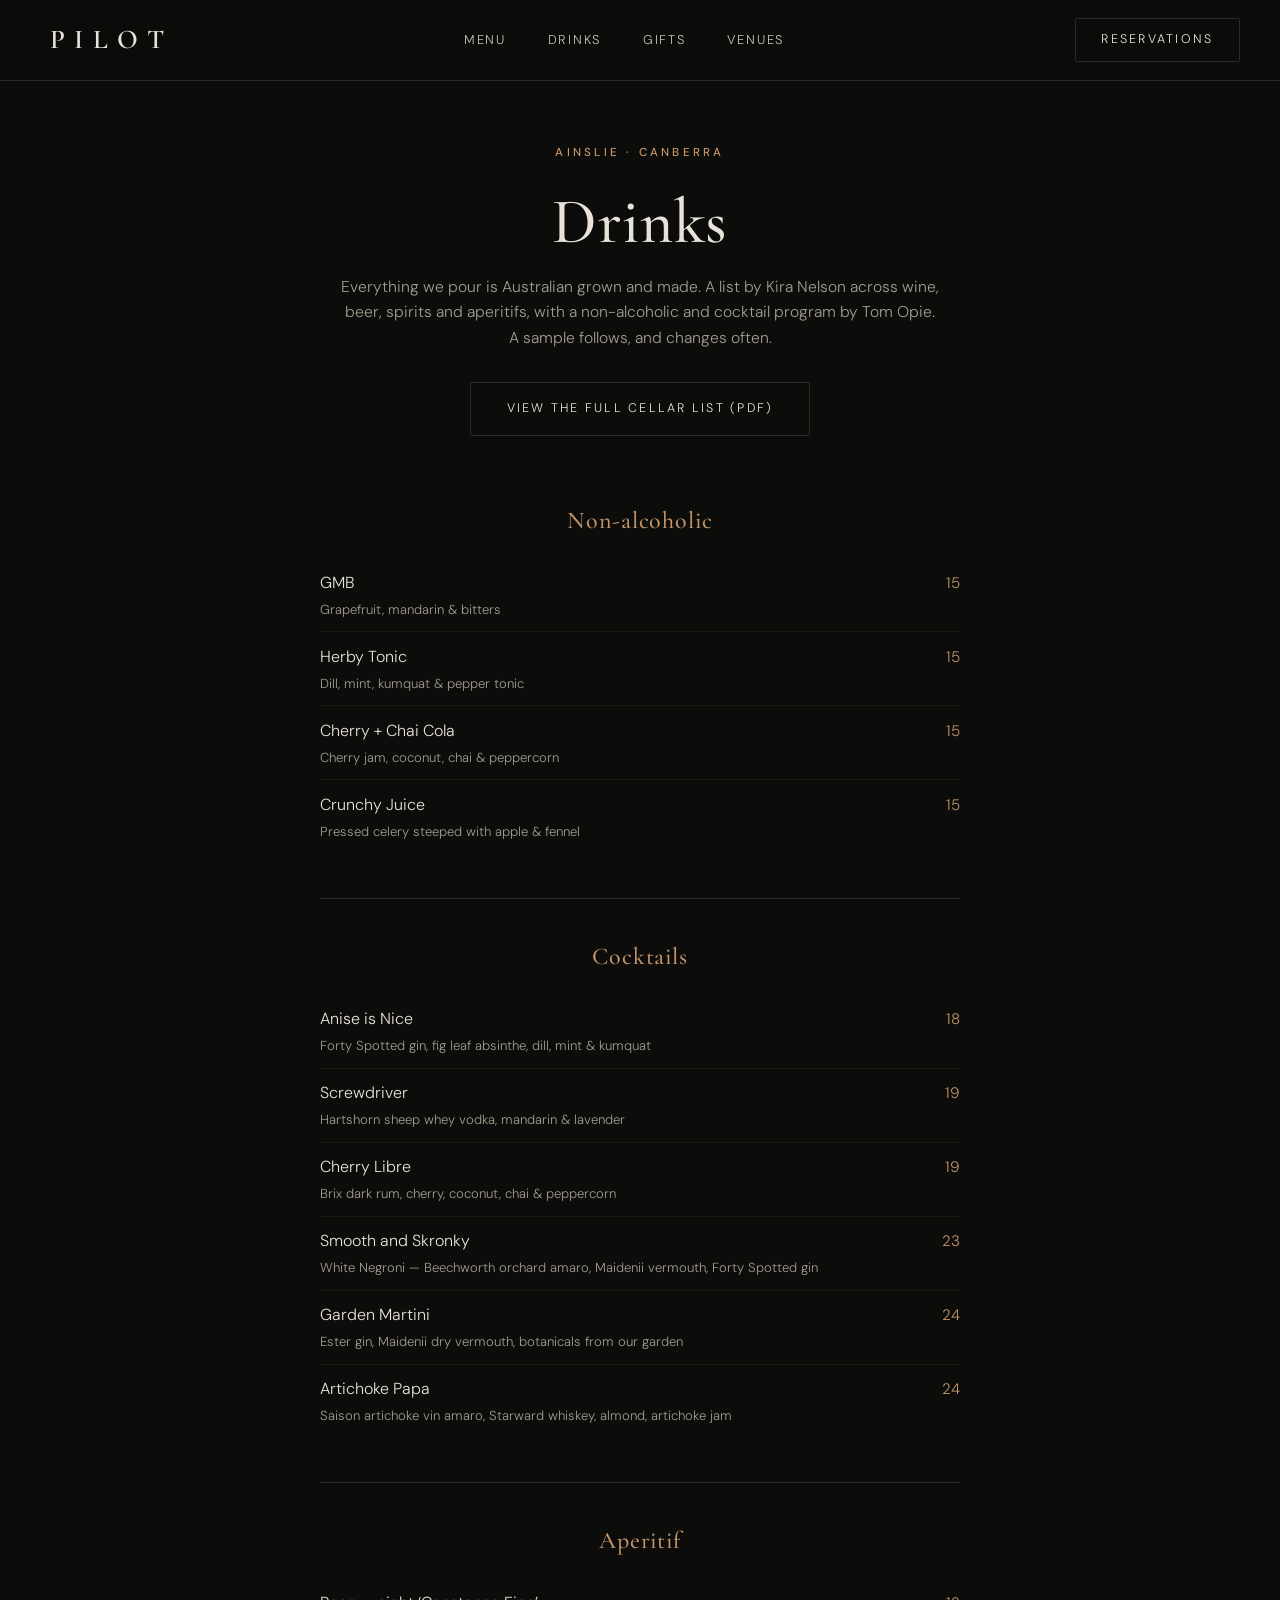
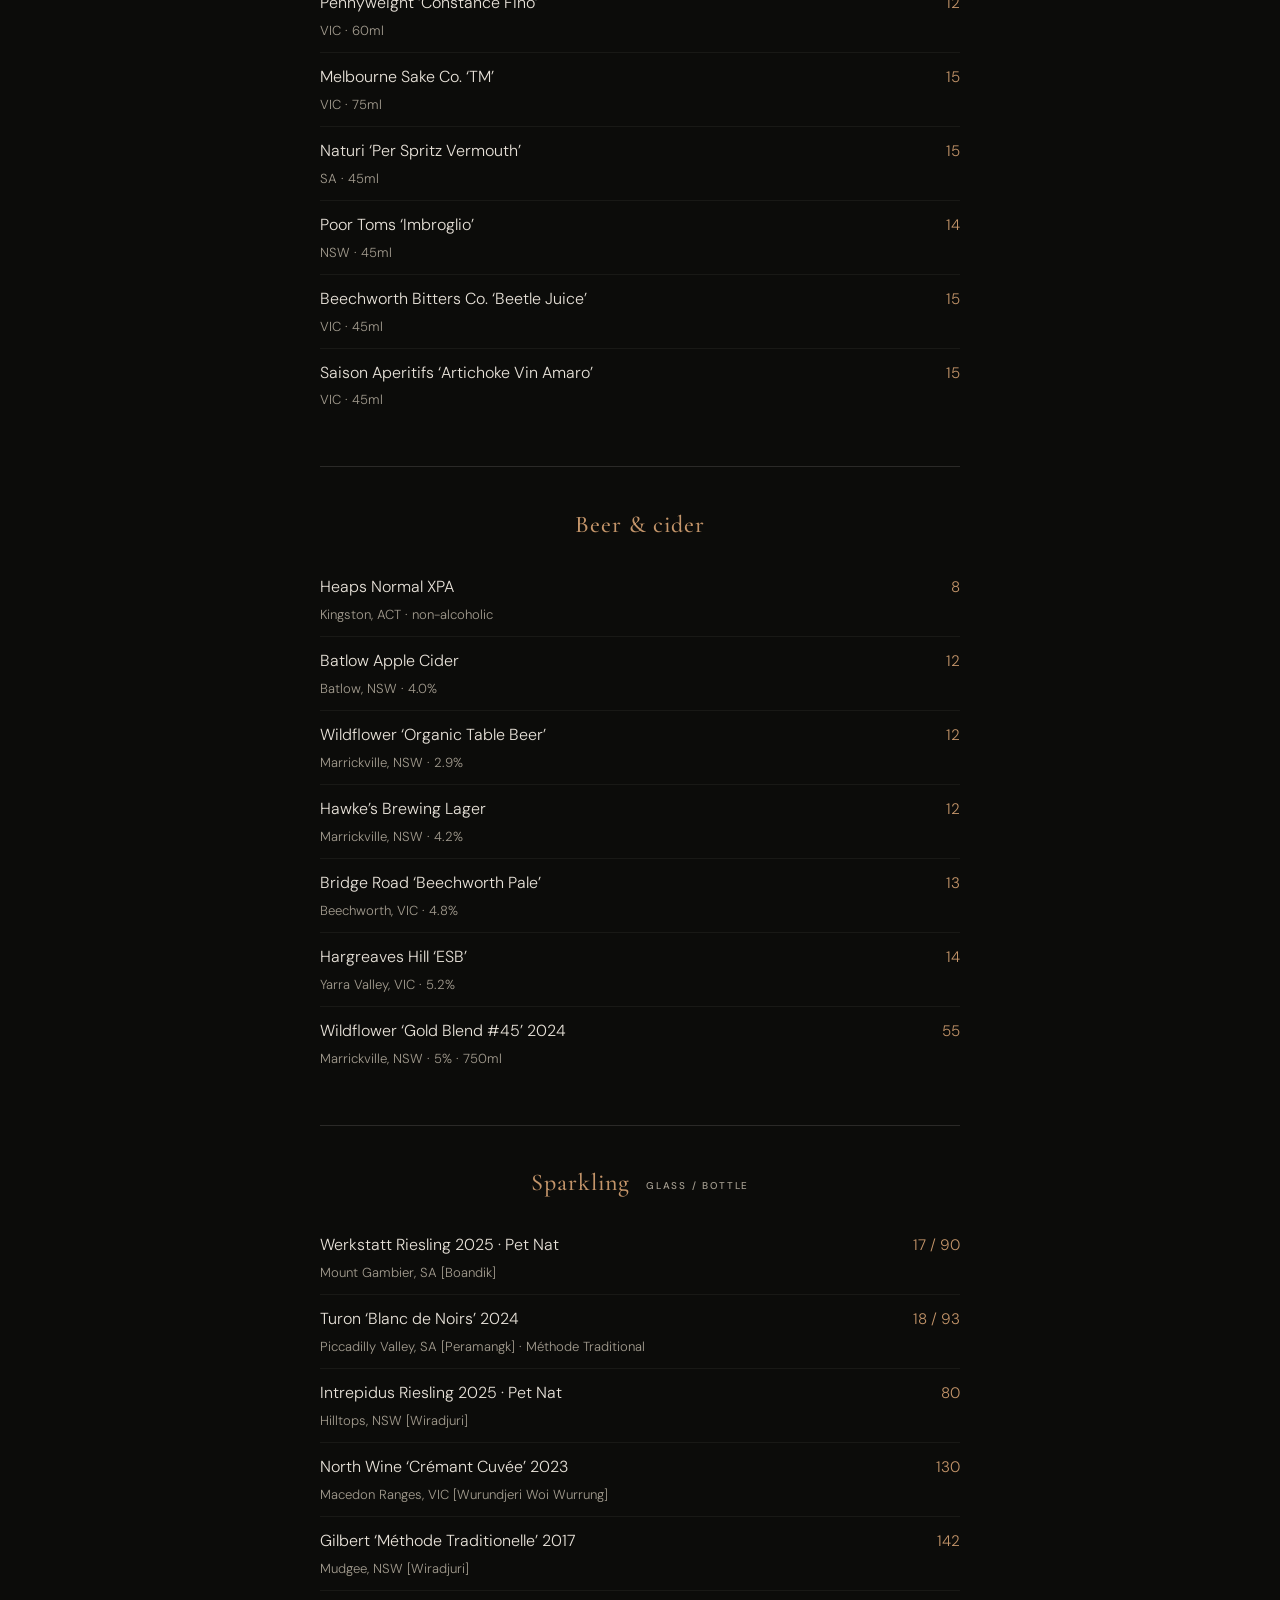
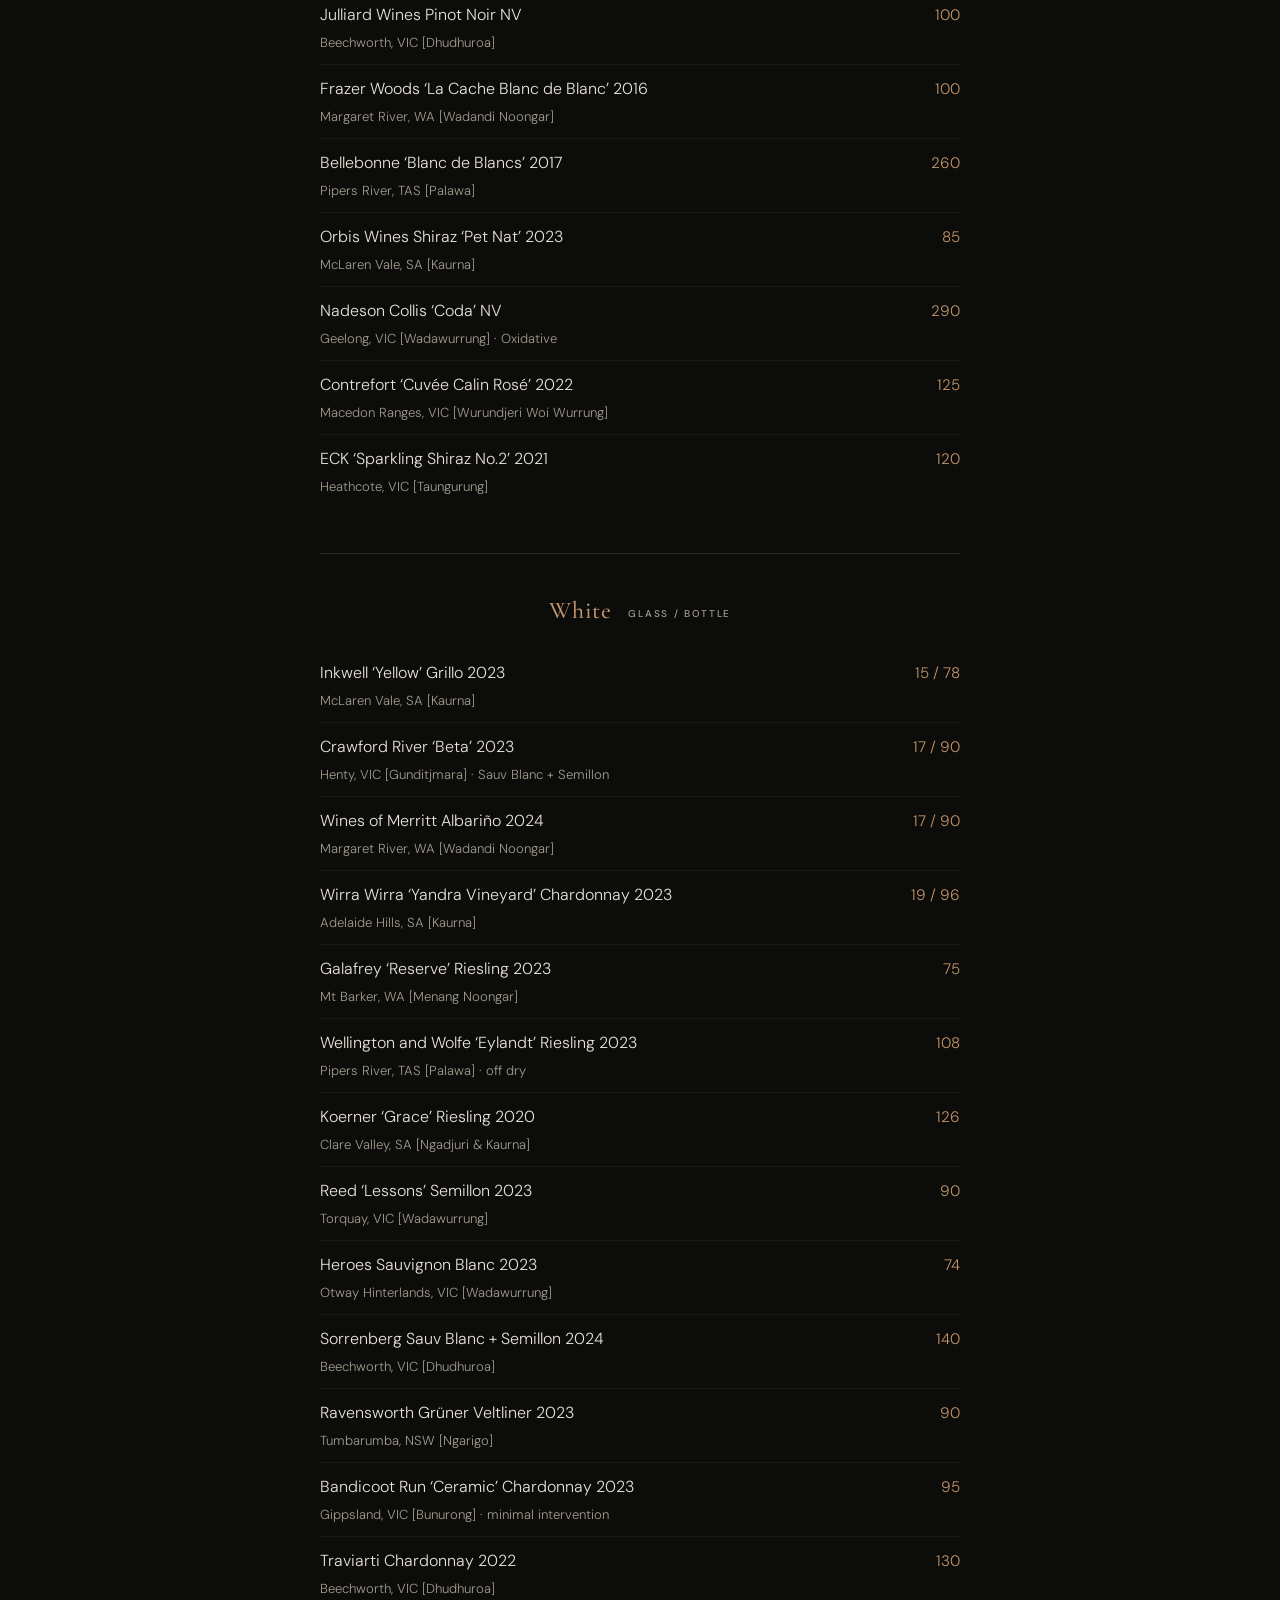
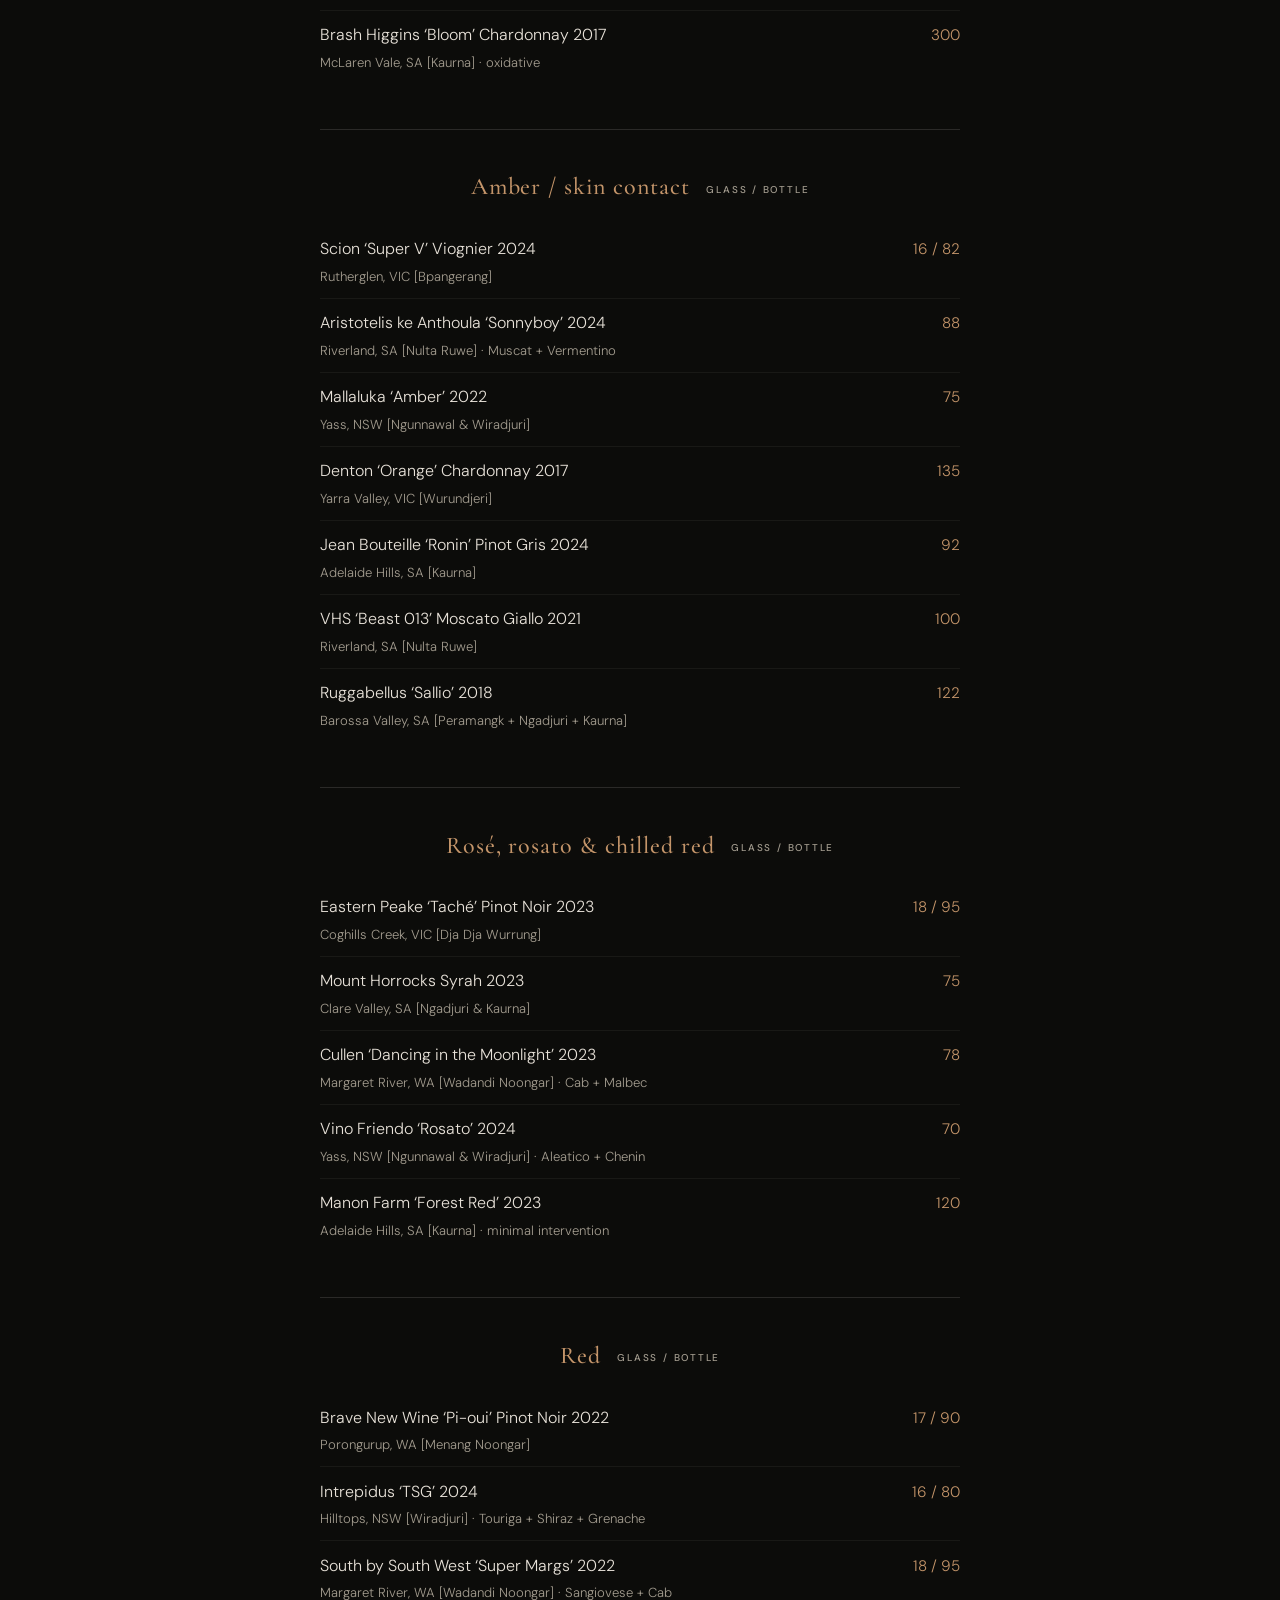
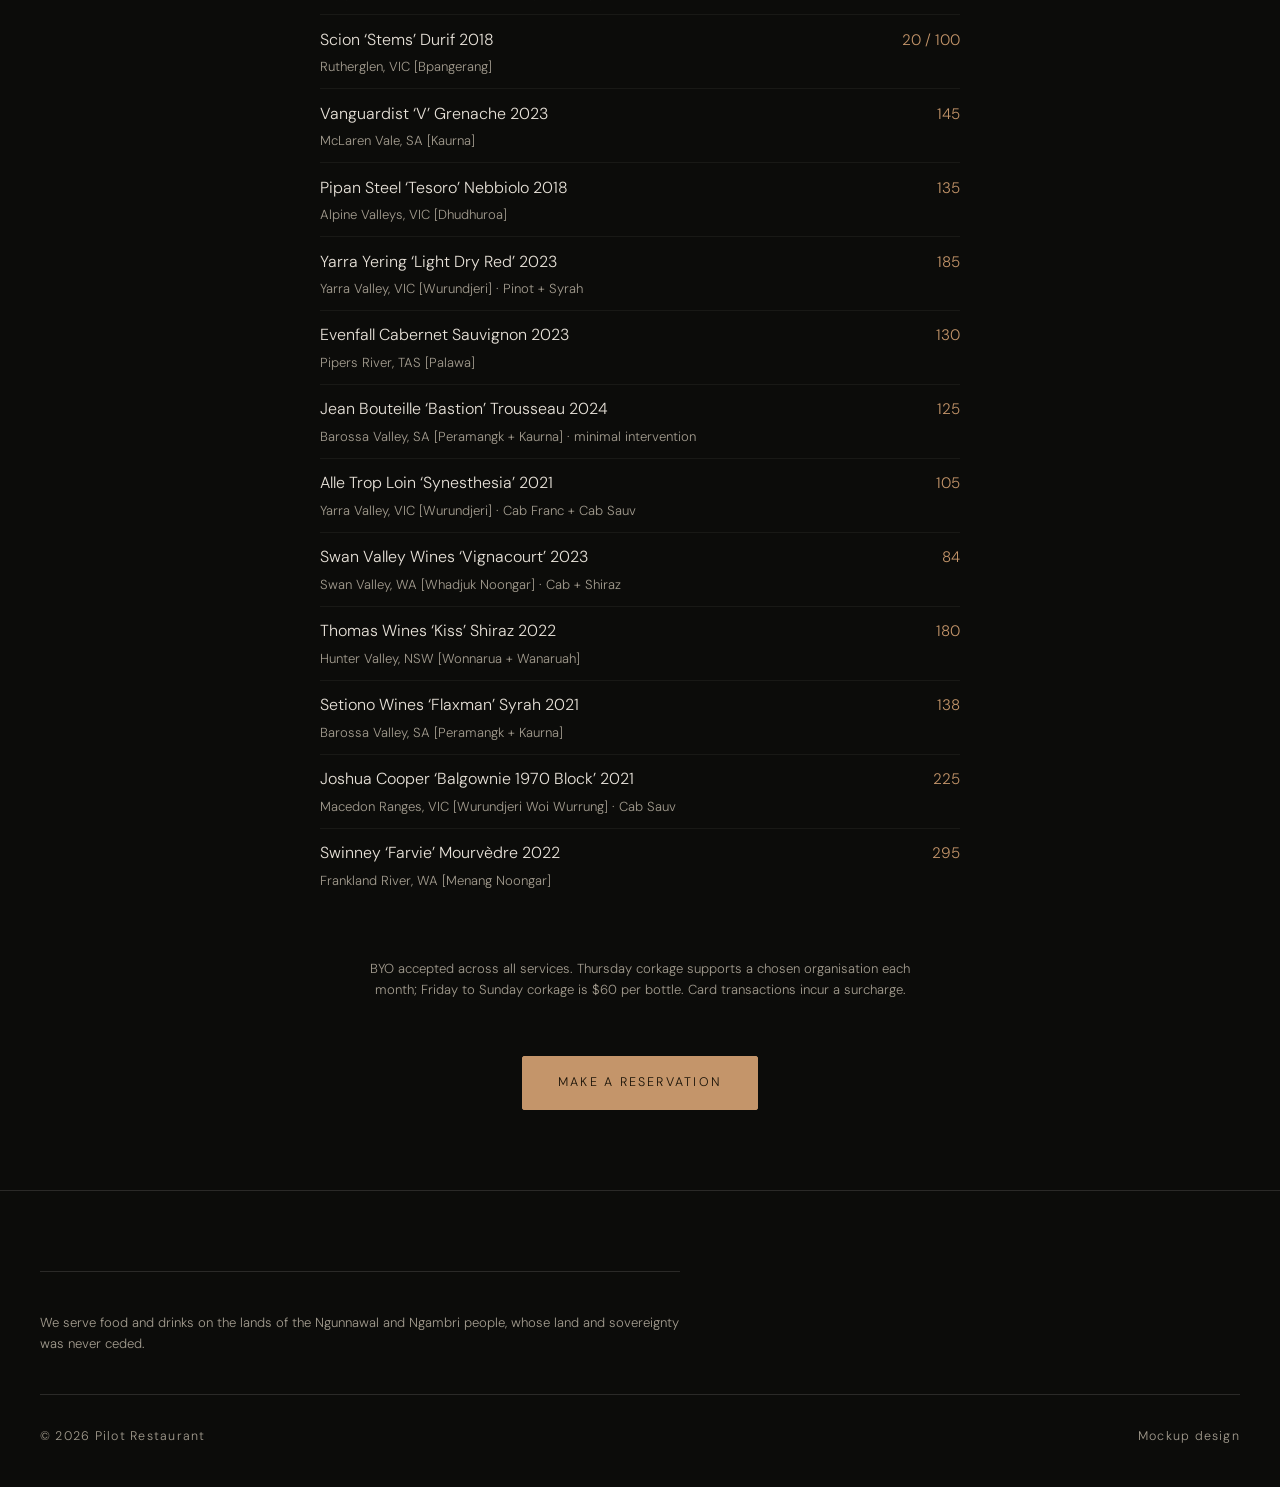
==== drinks.html @ b77920cd "Pilot Restaurant website redesign — concept mock Co-Authored-By: Claude Opus 4.8 <noreply@anthropic." ====
<!DOCTYPE html>
<html lang="en">
<head>
  <meta charset="UTF-8" />
  <meta name="viewport" content="width=device-width, initial-scale=1.0" />
  <title>Drinks — Pilot</title>
  <meta name="description" content="Pilot's all-Australian drinks list. Wine, cocktails, beer and non-alcoholic, Ainslie Canberra." />
  <link rel="preconnect" href="https://fonts.googleapis.com" />
  <link rel="preconnect" href="https://fonts.gstatic.com" crossorigin />
  <link href="https://fonts.googleapis.com/css2?family=Cormorant+Garamond:ital,wght@0,400;0,500;0,600;1,400;1,500&family=DM+Sans:wght@300;400;500&display=swap" rel="stylesheet" />
  <link rel="stylesheet" href="css/style.css" />
</head>
<body class="reserve-page">

  <!-- NAV -->
  <header class="nav scrolled" id="nav">
    <div class="nav__inner">
      <a href="index.html" class="nav__logo">PILOT</a>
      <nav class="nav__links">
        <a href="menu.html">Menu</a>
        <a href="drinks.html">Drinks</a>
        <a href="gifts.html">Gifts</a>
        <a href="index.html#venues">Venues</a>
      </nav>
      <a href="reserve.html" class="btn btn--ghost nav__cta">Reservations</a>
      <button class="nav__burger" id="burger" aria-label="Menu"><span></span><span></span></button>
    </div>
  </header>

  <!-- MOBILE MENU -->
  <div class="mobile-menu" id="mobileMenu">
    <a href="menu.html">Menu</a>
    <a href="drinks.html">Drinks</a>
    <a href="gifts.html">Gifts</a>
    <a href="index.html#venues">Venues</a>
    <a href="reserve.html" class="btn btn--ghost">Reservations</a>
  </div>

  <main class="menu">
    <div class="menu__head">
      <p class="section-eyebrow">Ainslie · Canberra</p>
      <h1>Drinks</h1>
      <p class="menu__sub">Everything we pour is Australian grown and made. A list by Kira Nelson across wine, beer, spirits and aperitifs, with a non-alcoholic and cocktail program by Tom Opie. A sample follows, and changes often.</p>
      <a href="docs/pilot-cellar-list.pdf" target="_blank" rel="noopener" class="btn btn--ghost menu__cta" style="margin-top:2rem;">View the full cellar list (PDF)</a>
    </div>

    <div class="drinks-doc">

      <!-- NON ALCOHOLIC -->
      <section class="menu-block">
        <h3 class="menu-block__title">Non-alcoholic</h3>
        <ul class="drink-list">
          <li><div class="drink"><span class="drink__name">GMB</span><span class="drink__sub">Grapefruit, mandarin &amp; bitters</span></div><span class="price">15</span></li>
          <li><div class="drink"><span class="drink__name">Herby Tonic</span><span class="drink__sub">Dill, mint, kumquat &amp; pepper tonic</span></div><span class="price">15</span></li>
          <li><div class="drink"><span class="drink__name">Cherry + Chai Cola</span><span class="drink__sub">Cherry jam, coconut, chai &amp; peppercorn</span></div><span class="price">15</span></li>
          <li><div class="drink"><span class="drink__name">Crunchy Juice</span><span class="drink__sub">Pressed celery steeped with apple &amp; fennel</span></div><span class="price">15</span></li>
        </ul>
      </section>

      <!-- COCKTAILS -->
      <section class="menu-block">
        <h3 class="menu-block__title">Cocktails</h3>
        <ul class="drink-list">
          <li><div class="drink"><span class="drink__name">Anise is Nice</span><span class="drink__sub">Forty Spotted gin, fig leaf absinthe, dill, mint &amp; kumquat</span></div><span class="price">18</span></li>
          <li><div class="drink"><span class="drink__name">Screwdriver</span><span class="drink__sub">Hartshorn sheep whey vodka, mandarin &amp; lavender</span></div><span class="price">19</span></li>
          <li><div class="drink"><span class="drink__name">Cherry Libre</span><span class="drink__sub">Brix dark rum, cherry, coconut, chai &amp; peppercorn</span></div><span class="price">19</span></li>
          <li><div class="drink"><span class="drink__name">Smooth and Skronky</span><span class="drink__sub">White Negroni — Beechworth orchard amaro, Maidenii vermouth, Forty Spotted gin</span></div><span class="price">23</span></li>
          <li><div class="drink"><span class="drink__name">Garden Martini</span><span class="drink__sub">Ester gin, Maidenii dry vermouth, botanicals from our garden</span></div><span class="price">24</span></li>
          <li><div class="drink"><span class="drink__name">Artichoke Papa</span><span class="drink__sub">Saison artichoke vin amaro, Starward whiskey, almond, artichoke jam</span></div><span class="price">24</span></li>
        </ul>
      </section>

      <!-- APERITIF -->
      <section class="menu-block">
        <h3 class="menu-block__title">Aperitif</h3>
        <ul class="drink-list">
          <li><div class="drink"><span class="drink__name">Pennyweight ‘Constance Fino’</span><span class="drink__sub">VIC · 60ml</span></div><span class="price">12</span></li>
          <li><div class="drink"><span class="drink__name">Melbourne Sake Co. ‘TM’</span><span class="drink__sub">VIC · 75ml</span></div><span class="price">15</span></li>
          <li><div class="drink"><span class="drink__name">Naturi ‘Per Spritz Vermouth’</span><span class="drink__sub">SA · 45ml</span></div><span class="price">15</span></li>
          <li><div class="drink"><span class="drink__name">Poor Toms ‘Imbroglio’</span><span class="drink__sub">NSW · 45ml</span></div><span class="price">14</span></li>
          <li><div class="drink"><span class="drink__name">Beechworth Bitters Co. ‘Beetle Juice’</span><span class="drink__sub">VIC · 45ml</span></div><span class="price">15</span></li>
          <li><div class="drink"><span class="drink__name">Saison Aperitifs ‘Artichoke Vin Amaro’</span><span class="drink__sub">VIC · 45ml</span></div><span class="price">15</span></li>
        </ul>
      </section>

      <!-- BEER & CIDER -->
      <section class="menu-block">
        <h3 class="menu-block__title">Beer &amp; cider</h3>
        <ul class="drink-list">
          <li><div class="drink"><span class="drink__name">Heaps Normal XPA</span><span class="drink__sub">Kingston, ACT · non-alcoholic</span></div><span class="price">8</span></li>
          <li><div class="drink"><span class="drink__name">Batlow Apple Cider</span><span class="drink__sub">Batlow, NSW · 4.0%</span></div><span class="price">12</span></li>
          <li><div class="drink"><span class="drink__name">Wildflower ‘Organic Table Beer’</span><span class="drink__sub">Marrickville, NSW · 2.9%</span></div><span class="price">12</span></li>
          <li><div class="drink"><span class="drink__name">Hawke’s Brewing Lager</span><span class="drink__sub">Marrickville, NSW · 4.2%</span></div><span class="price">12</span></li>
          <li><div class="drink"><span class="drink__name">Bridge Road ‘Beechworth Pale’</span><span class="drink__sub">Beechworth, VIC · 4.8%</span></div><span class="price">13</span></li>
          <li><div class="drink"><span class="drink__name">Hargreaves Hill ‘ESB’</span><span class="drink__sub">Yarra Valley, VIC · 5.2%</span></div><span class="price">14</span></li>
          <li><div class="drink"><span class="drink__name">Wildflower ‘Gold Blend #45’ 2024</span><span class="drink__sub">Marrickville, NSW · 5% · 750ml</span></div><span class="price">55</span></li>
        </ul>
      </section>

      <!-- SPARKLING -->
      <section class="menu-block">
        <h3 class="menu-block__title">Sparkling <small>glass / bottle</small></h3>
        <ul class="drink-list">
          <li><div class="drink"><span class="drink__name">Werkstatt Riesling 2025 · Pet Nat</span><span class="drink__sub">Mount Gambier, SA [Boandik]</span></div><span class="price">17 / 90</span></li>
          <li><div class="drink"><span class="drink__name">Turon ‘Blanc de Noirs’ 2024</span><span class="drink__sub">Piccadilly Valley, SA [Peramangk] · Méthode Traditional</span></div><span class="price">18 / 93</span></li>
          <li><div class="drink"><span class="drink__name">Intrepidus Riesling 2025 · Pet Nat</span><span class="drink__sub">Hilltops, NSW [Wiradjuri]</span></div><span class="price">80</span></li>
          <li><div class="drink"><span class="drink__name">North Wine ‘Crémant Cuvée’ 2023</span><span class="drink__sub">Macedon Ranges, VIC [Wurundjeri Woi Wurrung]</span></div><span class="price">130</span></li>
          <li><div class="drink"><span class="drink__name">Gilbert ‘Méthode Traditionelle’ 2017</span><span class="drink__sub">Mudgee, NSW [Wiradjuri]</span></div><span class="price">142</span></li>
          <li><div class="drink"><span class="drink__name">Julliard Wines Pinot Noir NV</span><span class="drink__sub">Beechworth, VIC [Dhudhuroa]</span></div><span class="price">100</span></li>
          <li><div class="drink"><span class="drink__name">Frazer Woods ‘La Cache Blanc de Blanc’ 2016</span><span class="drink__sub">Margaret River, WA [Wadandi Noongar]</span></div><span class="price">100</span></li>
          <li><div class="drink"><span class="drink__name">Bellebonne ‘Blanc de Blancs’ 2017</span><span class="drink__sub">Pipers River, TAS [Palawa]</span></div><span class="price">260</span></li>
          <li><div class="drink"><span class="drink__name">Orbis Wines Shiraz ‘Pet Nat’ 2023</span><span class="drink__sub">McLaren Vale, SA [Kaurna]</span></div><span class="price">85</span></li>
          <li><div class="drink"><span class="drink__name">Nadeson Collis ‘Coda’ NV</span><span class="drink__sub">Geelong, VIC [Wadawurrung] · Oxidative</span></div><span class="price">290</span></li>
          <li><div class="drink"><span class="drink__name">Contrefort ‘Cuvée Calin Rosé’ 2022</span><span class="drink__sub">Macedon Ranges, VIC [Wurundjeri Woi Wurrung]</span></div><span class="price">125</span></li>
          <li><div class="drink"><span class="drink__name">ECK ‘Sparkling Shiraz No.2’ 2021</span><span class="drink__sub">Heathcote, VIC [Taungurung]</span></div><span class="price">120</span></li>
        </ul>
      </section>

      <!-- WHITE -->
      <section class="menu-block">
        <h3 class="menu-block__title">White <small>glass / bottle</small></h3>
        <ul class="drink-list">
          <li><div class="drink"><span class="drink__name">Inkwell ‘Yellow’ Grillo 2023</span><span class="drink__sub">McLaren Vale, SA [Kaurna]</span></div><span class="price">15 / 78</span></li>
          <li><div class="drink"><span class="drink__name">Crawford River ‘Beta’ 2023</span><span class="drink__sub">Henty, VIC [Gunditjmara] · Sauv Blanc + Semillon</span></div><span class="price">17 / 90</span></li>
          <li><div class="drink"><span class="drink__name">Wines of Merritt Albariño 2024</span><span class="drink__sub">Margaret River, WA [Wadandi Noongar]</span></div><span class="price">17 / 90</span></li>
          <li><div class="drink"><span class="drink__name">Wirra Wirra ‘Yandra Vineyard’ Chardonnay 2023</span><span class="drink__sub">Adelaide Hills, SA [Kaurna]</span></div><span class="price">19 / 96</span></li>
          <li><div class="drink"><span class="drink__name">Galafrey ‘Reserve’ Riesling 2023</span><span class="drink__sub">Mt Barker, WA [Menang Noongar]</span></div><span class="price">75</span></li>
          <li><div class="drink"><span class="drink__name">Wellington and Wolfe ‘Eylandt’ Riesling 2023</span><span class="drink__sub">Pipers River, TAS [Palawa] · off dry</span></div><span class="price">108</span></li>
          <li><div class="drink"><span class="drink__name">Koerner ‘Grace’ Riesling 2020</span><span class="drink__sub">Clare Valley, SA [Ngadjuri &amp; Kaurna]</span></div><span class="price">126</span></li>
          <li><div class="drink"><span class="drink__name">Reed ‘Lessons’ Semillon 2023</span><span class="drink__sub">Torquay, VIC [Wadawurrung]</span></div><span class="price">90</span></li>
          <li><div class="drink"><span class="drink__name">Heroes Sauvignon Blanc 2023</span><span class="drink__sub">Otway Hinterlands, VIC [Wadawurrung]</span></div><span class="price">74</span></li>
          <li><div class="drink"><span class="drink__name">Sorrenberg Sauv Blanc + Semillon 2024</span><span class="drink__sub">Beechworth, VIC [Dhudhuroa]</span></div><span class="price">140</span></li>
          <li><div class="drink"><span class="drink__name">Ravensworth Grüner Veltliner 2023</span><span class="drink__sub">Tumbarumba, NSW [Ngarigo]</span></div><span class="price">90</span></li>
          <li><div class="drink"><span class="drink__name">Bandicoot Run ‘Ceramic’ Chardonnay 2023</span><span class="drink__sub">Gippsland, VIC [Bunurong] · minimal intervention</span></div><span class="price">95</span></li>
          <li><div class="drink"><span class="drink__name">Traviarti Chardonnay 2022</span><span class="drink__sub">Beechworth, VIC [Dhudhuroa]</span></div><span class="price">130</span></li>
          <li><div class="drink"><span class="drink__name">Brash Higgins ‘Bloom’ Chardonnay 2017</span><span class="drink__sub">McLaren Vale, SA [Kaurna] · oxidative</span></div><span class="price">300</span></li>
        </ul>
      </section>

      <!-- AMBER -->
      <section class="menu-block">
        <h3 class="menu-block__title">Amber / skin contact <small>glass / bottle</small></h3>
        <ul class="drink-list">
          <li><div class="drink"><span class="drink__name">Scion ‘Super V’ Viognier 2024</span><span class="drink__sub">Rutherglen, VIC [Bpangerang]</span></div><span class="price">16 / 82</span></li>
          <li><div class="drink"><span class="drink__name">Aristotelis ke Anthoula ‘Sonnyboy’ 2024</span><span class="drink__sub">Riverland, SA [Nulta Ruwe] · Muscat + Vermentino</span></div><span class="price">88</span></li>
          <li><div class="drink"><span class="drink__name">Mallaluka ‘Amber’ 2022</span><span class="drink__sub">Yass, NSW [Ngunnawal &amp; Wiradjuri]</span></div><span class="price">75</span></li>
          <li><div class="drink"><span class="drink__name">Denton ‘Orange’ Chardonnay 2017</span><span class="drink__sub">Yarra Valley, VIC [Wurundjeri]</span></div><span class="price">135</span></li>
          <li><div class="drink"><span class="drink__name">Jean Bouteille ‘Ronin’ Pinot Gris 2024</span><span class="drink__sub">Adelaide Hills, SA [Kaurna]</span></div><span class="price">92</span></li>
          <li><div class="drink"><span class="drink__name">VHS ‘Beast 013’ Moscato Giallo 2021</span><span class="drink__sub">Riverland, SA [Nulta Ruwe]</span></div><span class="price">100</span></li>
          <li><div class="drink"><span class="drink__name">Ruggabellus ‘Sallio’ 2018</span><span class="drink__sub">Barossa Valley, SA [Peramangk + Ngadjuri + Kaurna]</span></div><span class="price">122</span></li>
        </ul>
      </section>

      <!-- ROSÉ -->
      <section class="menu-block">
        <h3 class="menu-block__title">Rosé, rosato &amp; chilled red <small>glass / bottle</small></h3>
        <ul class="drink-list">
          <li><div class="drink"><span class="drink__name">Eastern Peake ‘Taché’ Pinot Noir 2023</span><span class="drink__sub">Coghills Creek, VIC [Dja Dja Wurrung]</span></div><span class="price">18 / 95</span></li>
          <li><div class="drink"><span class="drink__name">Mount Horrocks Syrah 2023</span><span class="drink__sub">Clare Valley, SA [Ngadjuri &amp; Kaurna]</span></div><span class="price">75</span></li>
          <li><div class="drink"><span class="drink__name">Cullen ‘Dancing in the Moonlight’ 2023</span><span class="drink__sub">Margaret River, WA [Wadandi Noongar] · Cab + Malbec</span></div><span class="price">78</span></li>
          <li><div class="drink"><span class="drink__name">Vino Friendo ‘Rosato’ 2024</span><span class="drink__sub">Yass, NSW [Ngunnawal &amp; Wiradjuri] · Aleatico + Chenin</span></div><span class="price">70</span></li>
          <li><div class="drink"><span class="drink__name">Manon Farm ‘Forest Red’ 2023</span><span class="drink__sub">Adelaide Hills, SA [Kaurna] · minimal intervention</span></div><span class="price">120</span></li>
        </ul>
      </section>

      <!-- RED -->
      <section class="menu-block menu-block--last">
        <h3 class="menu-block__title">Red <small>glass / bottle</small></h3>
        <ul class="drink-list">
          <li><div class="drink"><span class="drink__name">Brave New Wine ‘Pi-oui’ Pinot Noir 2022</span><span class="drink__sub">Porongurup, WA [Menang Noongar]</span></div><span class="price">17 / 90</span></li>
          <li><div class="drink"><span class="drink__name">Intrepidus ‘TSG’ 2024</span><span class="drink__sub">Hilltops, NSW [Wiradjuri] · Touriga + Shiraz + Grenache</span></div><span class="price">16 / 80</span></li>
          <li><div class="drink"><span class="drink__name">South by South West ‘Super Margs’ 2022</span><span class="drink__sub">Margaret River, WA [Wadandi Noongar] · Sangiovese + Cab</span></div><span class="price">18 / 95</span></li>
          <li><div class="drink"><span class="drink__name">Scion ‘Stems’ Durif 2018</span><span class="drink__sub">Rutherglen, VIC [Bpangerang]</span></div><span class="price">20 / 100</span></li>
          <li><div class="drink"><span class="drink__name">Vanguardist ‘V’ Grenache 2023</span><span class="drink__sub">McLaren Vale, SA [Kaurna]</span></div><span class="price">145</span></li>
          <li><div class="drink"><span class="drink__name">Pipan Steel ‘Tesoro’ Nebbiolo 2018</span><span class="drink__sub">Alpine Valleys, VIC [Dhudhuroa]</span></div><span class="price">135</span></li>
          <li><div class="drink"><span class="drink__name">Yarra Yering ‘Light Dry Red’ 2023</span><span class="drink__sub">Yarra Valley, VIC [Wurundjeri] · Pinot + Syrah</span></div><span class="price">185</span></li>
          <li><div class="drink"><span class="drink__name">Evenfall Cabernet Sauvignon 2023</span><span class="drink__sub">Pipers River, TAS [Palawa]</span></div><span class="price">130</span></li>
          <li><div class="drink"><span class="drink__name">Jean Bouteille ‘Bastion’ Trousseau 2024</span><span class="drink__sub">Barossa Valley, SA [Peramangk + Kaurna] · minimal intervention</span></div><span class="price">125</span></li>
          <li><div class="drink"><span class="drink__name">Alle Trop Loin ‘Synesthesia’ 2021</span><span class="drink__sub">Yarra Valley, VIC [Wurundjeri] · Cab Franc + Cab Sauv</span></div><span class="price">105</span></li>
          <li><div class="drink"><span class="drink__name">Swan Valley Wines ‘Vignacourt’ 2023</span><span class="drink__sub">Swan Valley, WA [Whadjuk Noongar] · Cab + Shiraz</span></div><span class="price">84</span></li>
          <li><div class="drink"><span class="drink__name">Thomas Wines ‘Kiss’ Shiraz 2022</span><span class="drink__sub">Hunter Valley, NSW [Wonnarua + Wanaruah]</span></div><span class="price">180</span></li>
          <li><div class="drink"><span class="drink__name">Setiono Wines ‘Flaxman’ Syrah 2021</span><span class="drink__sub">Barossa Valley, SA [Peramangk + Kaurna]</span></div><span class="price">138</span></li>
          <li><div class="drink"><span class="drink__name">Joshua Cooper ‘Balgownie 1970 Block’ 2021</span><span class="drink__sub">Macedon Ranges, VIC [Wurundjeri Woi Wurrung] · Cab Sauv</span></div><span class="price">225</span></li>
          <li><div class="drink"><span class="drink__name">Swinney ‘Farvie’ Mourvèdre 2022</span><span class="drink__sub">Frankland River, WA [Menang Noongar]</span></div><span class="price">295</span></li>
        </ul>
      </section>

      <p class="drinks-foot">BYO accepted across all services. Thursday corkage supports a chosen organisation each month; Friday to Sunday corkage is $60 per bottle. Card transactions incur a surcharge.</p>
      <a href="reserve.html" class="btn btn--solid menu__cta">Make a reservation</a>
    </div>
  </main>

  <footer class="footer">
    <div class="footer__ack">
      We serve food and drinks on the lands of the Ngunnawal and Ngambri people, whose land and sovereignty was never ceded.
    </div>
    <div class="footer__base">
      <span>© 2026 Pilot Restaurant</span>
      <span>Mockup design</span>
    </div>
  </footer>

  <script src="js/nav.js"></script>
</body>
</html>
---- css/style.css ----
/* ===== Pilot — Mockup styles ===== */

:root {
  --bg:        #0c0c0a;
  --bg-soft:   #14130f;
  --cream:     #e8e2d9;
  --cream-dim: #a39c8f;
  --amber:     #c4956a;
  --line:      rgba(232, 226, 217, 0.14);
  --serif: "Cormorant Garamond", Georgia, serif;
  --sans:  "DM Sans", system-ui, sans-serif;
}

* { margin: 0; padding: 0; box-sizing: border-box; }

html { scroll-behavior: smooth; }

body {
  background: var(--bg);
  color: var(--cream);
  font-family: var(--sans);
  font-weight: 300;
  line-height: 1.6;
  -webkit-font-smoothing: antialiased;
  overflow-x: hidden;
}

img { display: block; width: 100%; height: 100%; object-fit: cover; }

h1, h2, h3 { font-family: var(--serif); font-weight: 500; line-height: 1.05; letter-spacing: 0.01em; }
em { font-style: italic; color: var(--amber); }

.section-eyebrow {
  font-family: var(--sans);
  font-size: 0.72rem;
  font-weight: 500;
  letter-spacing: 0.28em;
  text-transform: uppercase;
  color: var(--amber);
  margin-bottom: 1.6rem;
}

/* ===== Buttons ===== */
.btn {
  display: inline-block;
  font-family: var(--sans);
  font-size: 0.78rem;
  letter-spacing: 0.18em;
  text-transform: uppercase;
  text-decoration: none;
  padding: 1rem 2.2rem;
  border-radius: 2px;
  transition: all 0.35s ease;
  cursor: pointer;
}
.btn--solid { background: var(--amber); color: #1a1308; border: 1px solid var(--amber); }
.btn--solid:hover { background: transparent; color: var(--amber); }
.btn--ghost { background: transparent; color: var(--cream); border: 1px solid var(--line); }
.btn--ghost:hover { border-color: var(--amber); color: var(--amber); }

.link-arrow {
  display: inline-block;
  margin-top: 2rem;
  font-size: 0.78rem;
  letter-spacing: 0.18em;
  text-transform: uppercase;
  color: var(--cream);
  text-decoration: none;
  border-bottom: 1px solid var(--amber);
  padding-bottom: 4px;
  transition: color 0.3s;
}
.link-arrow::after { content: " →"; color: var(--amber); }
.link-arrow:hover { color: var(--amber); }

/* ===== Nav ===== */
.nav {
  position: fixed; top: 0; left: 0; right: 0; z-index: 100;
  transition: background 0.4s ease, padding 0.4s ease;
  padding: 1.8rem 0;
}
.nav.scrolled { background: rgba(12, 12, 10, 0.92); backdrop-filter: blur(10px); padding: 1.1rem 0; border-bottom: 1px solid var(--line); }
.nav__inner {
  max-width: 1280px; margin: 0 auto; padding: 0 2.5rem;
  display: flex; align-items: center; justify-content: space-between;
}
.nav__logo {
  font-family: var(--serif); font-size: 1.7rem; font-weight: 600;
  letter-spacing: 0.35em; color: var(--cream); text-decoration: none; padding-left: 0.35em;
}
.nav__links { display: flex; gap: 2.6rem; }
.nav__links a {
  font-size: 0.8rem; letter-spacing: 0.14em; text-transform: uppercase;
  color: var(--cream); text-decoration: none; transition: color 0.3s; opacity: 0.85;
}
.nav__links a:hover { color: var(--amber); opacity: 1; }
.nav__cta { padding: 0.7rem 1.6rem; }
.nav__burger { display: none; background: none; border: none; flex-direction: column; gap: 5px; cursor: pointer; }
.nav__burger span { width: 24px; height: 1.5px; background: var(--cream); transition: 0.3s; }

.mobile-menu {
  position: fixed; top: 0; right: 0; bottom: 0; width: 80%; max-width: 340px;
  background: var(--bg-soft); z-index: 99; transform: translateX(100%);
  transition: transform 0.4s ease; display: flex; flex-direction: column;
  justify-content: center; gap: 2rem; padding: 3rem; border-left: 1px solid var(--line);
}
.mobile-menu.open { transform: translateX(0); }
.mobile-menu a { color: var(--cream); text-decoration: none; font-size: 1rem; letter-spacing: 0.14em; text-transform: uppercase; }

/* ===== Hero ===== */
.hero { position: relative; height: 100vh; min-height: 640px; display: flex; align-items: center; }
.hero__media { position: absolute; inset: 0; z-index: 0; }
.hero__overlay {
  position: absolute; inset: 0;
  background:
    linear-gradient(90deg, rgba(12,12,10,0.78) 0%, rgba(12,12,10,0.35) 50%, rgba(12,12,10,0.08) 100%),
    linear-gradient(180deg, rgba(12,12,10,0.45) 0%, rgba(12,12,10,0.15) 42%, rgba(12,12,10,0.85) 100%);
}
.hero__content { position: relative; z-index: 2; max-width: 1280px; width: 100%; margin: 0 auto; padding: 0 2.5rem; }
.hero__eyebrow {
  font-size: 0.78rem; letter-spacing: 0.3em; text-transform: uppercase;
  color: var(--cream); opacity: 0.8; margin-bottom: 1.8rem;
}
.hero__title { font-size: clamp(3rem, 8vw, 6.5rem); font-weight: 500; margin-bottom: 2.6rem; }
.hero__scroll {
  position: absolute; bottom: 2.5rem; left: 50%; transform: translateX(-50%); z-index: 2;
  font-size: 0.68rem; letter-spacing: 0.3em; text-transform: uppercase; color: var(--cream-dim);
}

/* ===== Info bar ===== */
.infobar {
  display: grid; grid-template-columns: repeat(3, 1fr);
  max-width: 1280px; margin: 0 auto; padding: 5rem 2.5rem;
  gap: 2rem; border-bottom: 1px solid var(--line);
}
.infobar__item { text-align: center; }
.infobar__label {
  display: block; font-size: 0.7rem; letter-spacing: 0.24em; text-transform: uppercase;
  color: var(--amber); margin-bottom: 1rem;
}
.infobar__item p { color: var(--cream-dim); font-size: 0.95rem; }

/* ===== About ===== */
.about { max-width: 1280px; margin: 0 auto; padding: 7rem 2.5rem; }
.about__intro { max-width: 760px; margin-bottom: 4.5rem; }
.about__heading { font-size: clamp(1.9rem, 4vw, 3.2rem); margin-bottom: 2rem; }
.about__body { color: var(--cream-dim); font-size: 1.05rem; margin-bottom: 1.2rem; max-width: 620px; }
.about__grid { display: grid; grid-template-columns: repeat(3, 1fr); gap: 1.2rem; }
.about__grid img { aspect-ratio: 3/4; border-radius: 2px; }

/* ===== Feature (alternating) ===== */
.feature { display: grid; grid-template-columns: 1fr 1fr; align-items: center; min-height: 80vh; }
.feature__media { height: 100%; min-height: 520px; }
.feature__media img { aspect-ratio: auto; }
.feature__text { padding: 5rem clamp(2.5rem, 7vw, 8rem); }
.feature__text h2 { font-size: clamp(2rem, 4vw, 3.4rem); margin-bottom: 1.8rem; }
.feature__text p { color: var(--cream-dim); font-size: 1.05rem; max-width: 460px; }

/* ===== Venues ===== */
.venues { max-width: 1280px; margin: 0 auto; padding: 7rem 2.5rem; }
.venues__head { text-align: center; margin-bottom: 4rem; }
.venues__head h2 { font-size: clamp(2rem, 4vw, 3.2rem); }
.venues__grid { display: grid; grid-template-columns: repeat(3, 1fr); gap: 2.2rem; }
.venue { display: block; text-decoration: none; color: inherit; }
.venue__img { aspect-ratio: 4/5; overflow: hidden; border-radius: 2px; margin-bottom: 1.6rem; }
.venue__img img { transition: transform 0.7s ease; }
.venue:hover .venue__img img { transform: scale(1.05); }
.venue h3 { font-size: 1.7rem; margin-bottom: 0.8rem; transition: color 0.3s; }
.venue:hover h3 { color: var(--amber); }
.venue p { color: var(--cream-dim); font-size: 0.96rem; }
.venue__link { display: inline-block; margin-top: 1rem; font-size: 0.72rem; letter-spacing: 0.16em; text-transform: uppercase; color: var(--amber); }

/* ===== Art ===== */
.art { display: grid; grid-template-columns: 1fr 1fr; align-items: center; background: var(--bg-soft); min-height: 70vh; }
.art__media { height: 100%; min-height: 480px; order: 2; }
.art__text { padding: 5rem clamp(2.5rem, 7vw, 8rem); order: 1; }
.art__text h2 { font-size: clamp(2rem, 4vw, 3.2rem); margin-bottom: 1.8rem; }
.art__text p { color: var(--cream-dim); font-size: 1.05rem; max-width: 440px; }

/* ===== Visit CTA ===== */
.visit {
  position: relative; text-align: center; padding: 9rem 2.5rem;
  background:
    linear-gradient(rgba(12,12,10,0.58), rgba(12,12,10,0.68)),
    url("https://images.unsplash.com/photo-1414235077428-338989a2e8c0?auto=format&fit=crop&w=1920&q=80") center/cover fixed;
}
.visit__inner { max-width: 620px; margin: 0 auto; }
.visit h2 { font-size: clamp(2.4rem, 5vw, 4rem); margin-bottom: 1.5rem; }
.visit p { color: var(--cream-dim); font-size: 1.05rem; margin-bottom: 2.6rem; }

/* ===== Footer ===== */
.footer { border-top: 1px solid var(--line); padding: 5rem 2.5rem 2.5rem; max-width: 1280px; margin: 0 auto; }
.footer__top { display: grid; grid-template-columns: 1.4fr 1fr 1fr 1.6fr; gap: 3rem; padding-bottom: 4rem; }
.footer__logo { font-family: var(--serif); font-size: 1.6rem; font-weight: 600; letter-spacing: 0.35em; display: block; margin-bottom: 1.2rem; }
.footer__brand p, .footer__news p { color: var(--cream-dim); font-size: 0.92rem; }
.footer__label { display: block; font-size: 0.7rem; letter-spacing: 0.22em; text-transform: uppercase; color: var(--amber); margin-bottom: 1.4rem; }
.footer__col a { display: block; color: var(--cream); text-decoration: none; font-size: 0.92rem; margin-bottom: 0.8rem; opacity: 0.85; transition: color 0.3s; }
.footer__col a:hover { color: var(--amber); }
.footer__form { display: flex; border-bottom: 1px solid var(--line); margin: 1.2rem 0 0.8rem; }
.footer__form input { flex: 1; background: none; border: none; color: var(--cream); padding: 0.6rem 0; font-family: var(--sans); outline: none; }
.footer__form button { background: none; border: none; color: var(--amber); font-size: 1.2rem; cursor: pointer; }
.footer__news small { color: var(--cream-dim); font-size: 0.78rem; }
.footer__ack { color: var(--cream-dim); font-size: 0.82rem; max-width: 640px; padding: 2.5rem 0; border-top: 1px solid var(--line); }
.footer__base { display: flex; justify-content: space-between; padding-top: 2rem; border-top: 1px solid var(--line); color: var(--cream-dim); font-size: 0.78rem; letter-spacing: 0.1em; }

/* ===== Reveal animation ===== */
.reveal { opacity: 0; transform: translateY(28px); transition: opacity 0.9s ease, transform 0.9s ease; }
.reveal.visible { opacity: 1; transform: none; }

/* ===== Responsive ===== */
@media (max-width: 900px) {
  .nav__links, .nav__cta { display: none; }
  .nav__burger { display: flex; }
  .infobar { grid-template-columns: 1fr; gap: 2.5rem; padding: 3.5rem 2.5rem; }
  .about__grid { grid-template-columns: 1fr; }
  .about__grid img { aspect-ratio: 16/10; }
  .feature, .art { grid-template-columns: 1fr; }
  .feature__media, .art__media { min-height: 340px; order: 1; }
  .feature__text, .art__text { order: 2; padding: 3.5rem 2.5rem; }
  .venues__grid { grid-template-columns: 1fr; gap: 3rem; }
  .footer__top { grid-template-columns: 1fr 1fr; gap: 2.5rem; }
  .visit { background-attachment: scroll; padding: 6rem 2.5rem; }
}
@media (max-width: 520px) {
  .footer__top { grid-template-columns: 1fr; }
}

/* ===== Reservations page ===== */
.reserve-page { background: var(--bg); }
.reserve { max-width: 760px; margin: 0 auto; padding: 9rem 2.5rem 5rem; min-height: 80vh; }
.reserve__head { text-align: center; margin-bottom: 3.5rem; }
.reserve__head h1 { font-size: clamp(2.6rem, 6vw, 4rem); margin-bottom: 1.2rem; }
.reserve__sub { color: var(--cream-dim); font-size: 0.98rem; max-width: 520px; margin: 0 auto; }
.reserve__sub a { color: var(--amber); text-decoration: none; }

.field { display: flex; flex-direction: column; gap: 0.55rem; }
.field span { font-size: 0.7rem; letter-spacing: 0.2em; text-transform: uppercase; color: var(--amber); }
.field select, .field input, .field textarea {
  background: var(--bg-soft); border: 1px solid var(--line); color: var(--cream);
  font-family: var(--sans); font-size: 0.98rem; padding: 0.85rem 1rem; border-radius: 2px; outline: none;
  transition: border-color 0.3s;
}
.field select:focus, .field input:focus, .field textarea:focus { border-color: var(--amber); }
.field textarea { resize: vertical; }
/* native date/select tint */
.field input[type="date"] { color-scheme: dark; }

/* Booking search */
.booking__controls {
  display: grid; grid-template-columns: 1fr 1fr; gap: 1.2rem; align-items: end;
  background: var(--bg-soft); border: 1px solid var(--line); padding: 1.8rem; border-radius: 3px;
}
.booking__find { grid-column: 1 / -1; width: 100%; text-align: center; margin-top: 0.4rem; padding: 1rem 1.8rem; }

/* slot groups */
.slot-group { margin-bottom: 2rem; }
.slot-group:last-child { margin-bottom: 0; }
.slot-group__label { font-size: 0.7rem; letter-spacing: 0.22em; text-transform: uppercase; color: var(--amber); margin-bottom: 1rem; }
.slot-group__row { display: flex; flex-wrap: wrap; gap: 0.8rem; justify-content: center; }
.booking__results { margin-top: 2.6rem; text-align: center; }
.booking__resultlabel { color: var(--cream-dim); font-size: 0.9rem; letter-spacing: 0.05em; margin-bottom: 1.4rem; }
.slots { display: flex; flex-wrap: wrap; gap: 0.8rem; justify-content: center; }
.slot {
  background: transparent; border: 1px solid var(--amber); color: var(--amber);
  font-family: var(--sans); font-size: 0.88rem; letter-spacing: 0.06em;
  padding: 0.8rem 1.4rem; border-radius: 2px; cursor: pointer; transition: all 0.3s;
}
.slot:hover { background: var(--amber); color: #1a1308; }
.booking__none { color: var(--cream-dim); font-size: 0.92rem; }

/* Details */
.details__back { background: none; border: none; color: var(--cream-dim); font-size: 0.82rem; letter-spacing: 0.08em; cursor: pointer; margin-bottom: 1.6rem; }
.details__back:hover { color: var(--amber); }
.details__summary {
  background: var(--bg-soft); border: 1px solid var(--line); border-left: 2px solid var(--amber);
  padding: 1.3rem 1.6rem; border-radius: 2px; margin-bottom: 2rem;
  display: flex; flex-direction: column; gap: 0.3rem;
}
.details__summary strong { font-family: var(--serif); font-size: 1.3rem; font-weight: 500; }
.details__summary span { color: var(--cream-dim); font-size: 0.9rem; }
.details__form { display: flex; flex-direction: column; gap: 1.3rem; }
.details__row { display: grid; grid-template-columns: 1fr 1fr; gap: 1.3rem; }
.details__confirm { margin-top: 0.6rem; width: 100%; text-align: center; }
.details__fineprint { color: var(--cream-dim); font-size: 0.76rem; text-align: center; line-height: 1.5; }

/* Confirmed */
.confirmed { text-align: center; padding: 2rem 0; }
.confirmed__tick {
  width: 64px; height: 64px; margin: 0 auto 2rem; border-radius: 50%;
  border: 1px solid var(--amber); color: var(--amber); font-size: 1.6rem;
  display: flex; align-items: center; justify-content: center;
}
.confirmed h2 { font-size: clamp(2.2rem, 5vw, 3.2rem); margin-bottom: 1.2rem; }
.confirmed__detail { color: var(--cream); font-size: 1.1rem; margin-bottom: 0.8rem; }
.confirmed__detail strong { color: var(--amber); }
.confirmed__note { color: var(--cream-dim); font-size: 0.95rem; margin-bottom: 2.4rem; }

@media (max-width: 720px) {
  .booking__controls { grid-template-columns: 1fr 1fr; }
  .booking__find { grid-column: 1 / -1; }
  .details__row { grid-template-columns: 1fr; }
}

/* ===== Menu / info page ===== */
.menu { max-width: 940px; margin: 0 auto; padding: 9rem 2.5rem 5rem; }
.menu__head { text-align: center; margin-bottom: 4.5rem; }
.menu__head h1 { font-size: clamp(2.6rem, 6vw, 4rem); margin-bottom: 1.2rem; }
.menu__sub { color: var(--cream-dim); font-size: 0.98rem; max-width: 600px; margin: 0 auto; }
.menu__section { margin-bottom: 5.5rem; }
.menu__section--info { margin-top: 6rem; padding-top: 5rem; border-top: 1px solid var(--line); }
.menu__h2 { font-size: clamp(1.8rem, 3.5vw, 2.6rem); text-align: center; margin-bottom: 2.6rem; }
.menu__cta { display: block; width: fit-content; margin: 3.5rem auto 0; }

/* À la carte food menu — uniform, divider-separated */
.menu-doc { max-width: 600px; margin: 0 auto; }
.menu-doc__label {
  text-align: center; font-size: 0.72rem; letter-spacing: 0.26em; text-transform: uppercase;
  color: var(--amber); margin-bottom: 3rem;
}
.menu-block { padding-bottom: 2.8rem; margin-bottom: 2.8rem; border-bottom: 1px solid var(--line); }
.menu-block--last { border-bottom: none; padding-bottom: 0; margin-bottom: 0; }
.menu-block__title {
  font-size: 1.5rem; letter-spacing: 0.04em; text-align: center;
  margin-bottom: 1.6rem; color: var(--amber);
}
.menu-list { list-style: none; }
.menu-list li {
  display: flex; align-items: baseline; justify-content: space-between; gap: 1.5rem;
  padding: 0.6rem 0; font-size: 1.02rem;
}
.menu-list .dish { color: var(--cream); font-weight: 300; }
.menu-list .price { color: var(--cream-dim); font-size: 0.95rem; white-space: nowrap; }

/* Set menus — matching cards */
.set-menus { display: grid; grid-template-columns: repeat(3, 1fr); gap: 1.6rem; max-width: 940px; margin: 0 auto; }
.set-card {
  background: var(--bg-soft); border: 1px solid var(--line); border-top: 2px solid var(--amber);
  padding: 2.2rem 1.8rem; border-radius: 2px; display: flex; flex-direction: column; gap: 0.9rem;
}
.set-card h3 { font-size: 1.5rem; }
.set-card p { color: var(--cream-dim); font-size: 0.92rem; flex: 1; }
.set-card__meta { font-size: 0.7rem; letter-spacing: 0.16em; text-transform: uppercase; color: var(--cream-dim); }
.set-card__price { font-family: var(--serif); font-size: 2rem; color: var(--amber); line-height: 1; }
.set-card__price small { font-family: var(--sans); font-size: 0.66rem; letter-spacing: 0.16em; text-transform: uppercase; color: var(--cream-dim); margin-left: 0.4rem; }
.set-menus__note { text-align: center; color: var(--cream-dim); font-size: 0.88rem; max-width: 540px; margin: 2.6rem auto 0; }

@media (max-width: 760px) { .set-menus { grid-template-columns: 1fr; max-width: 420px; } }

/* ===== Drinks list ===== */
.drinks-doc { max-width: 640px; margin: 0 auto; }
.menu-block__title small { font-family: var(--sans); font-size: 0.62rem; letter-spacing: 0.18em; text-transform: uppercase; color: var(--cream-dim); margin-left: 0.6rem; vertical-align: middle; }
.drink-list { list-style: none; }
.drink-list li {
  display: flex; align-items: baseline; justify-content: space-between; gap: 1.5rem;
  padding: 0.7rem 0;
}
.drink-list li + li { border-top: 1px solid rgba(232,226,217,0.06); }
.drink { display: flex; flex-direction: column; gap: 0.25rem; }
.drink__name { color: var(--cream); font-size: 1rem; }
.drink__sub { color: var(--cream-dim); font-size: 0.82rem; }
.drink-list .price { color: var(--amber); font-size: 0.95rem; white-space: nowrap; }
.drinks-foot { text-align: center; color: var(--cream-dim); font-size: 0.82rem; max-width: 540px; margin: 3.5rem auto 0; line-height: 1.6; }

/* Accordion */
.accordion { max-width: 720px; margin: 0 auto; }
.acc { border-bottom: 1px solid var(--line); }
.acc summary {
  list-style: none; cursor: pointer; padding: 1.5rem 0;
  font-family: var(--serif); font-size: 1.4rem; font-weight: 500;
  display: flex; justify-content: space-between; align-items: center; transition: color 0.3s;
}
.acc summary::-webkit-details-marker { display: none; }
.acc summary::after { content: "+"; color: var(--amber); font-family: var(--sans); font-size: 1.4rem; transition: transform 0.3s; }
.acc[open] summary::after { transform: rotate(45deg); }
.acc summary:hover { color: var(--amber); }
.acc__body { padding: 0 0 1.8rem; }
.acc__body p { color: var(--cream-dim); font-size: 0.96rem; margin-bottom: 1rem; }
.acc__body p:last-child { margin-bottom: 0; }
.acc__body strong { color: var(--cream); font-weight: 500; }

@media (max-width: 760px) {
  .menu__cards { grid-template-columns: 1fr; }
}

/* ===== Enquiries ===== */
.enquiries { border-top: 1px solid var(--line); padding: 7rem 2.5rem; }
.enquiries__inner { max-width: 720px; margin: 0 auto; }
.enquiries h2 { font-size: clamp(2.2rem, 5vw, 3.4rem); margin: 0.4rem 0 1.2rem; }
.enquiries__lead { color: var(--cream-dim); font-size: 1rem; max-width: 560px; margin-bottom: 3rem; }
.enquiries__form { display: flex; flex-direction: column; gap: 1.5rem; }
.enquiries__row { display: grid; grid-template-columns: 1fr 1fr; gap: 1.5rem; }
.field span em { font-style: normal; color: var(--cream-dim); letter-spacing: 0.12em; margin-left: 0.5rem; opacity: 0.7; }
.enquiries__send { width: fit-content; margin-top: 0.6rem; padding: 1rem 3rem; }

@media (max-width: 600px) {
  .enquiries__row { grid-template-columns: 1fr; }
}

/* ===== Gifts page ===== */
.gifts { max-width: 1180px; margin: 0 auto; padding: 9rem 2.5rem 5rem; }
.gifts__head { max-width: 640px; margin-bottom: 4rem; }
.gifts__head h1 { font-size: clamp(2.6rem, 6vw, 4rem); margin-bottom: 1.2rem; }
.gifts__sub { color: var(--cream-dim); font-size: 1rem; }
.gifts__grid { display: grid; grid-template-columns: repeat(4, 1fr); gap: 2rem; }
.gift { display: flex; flex-direction: column; }
.gift__img { aspect-ratio: 3/4; overflow: hidden; border-radius: 2px; margin-bottom: 1.5rem; }
.gift__img img { transition: transform 0.7s ease; }
.gift:hover .gift__img img { transform: scale(1.05); }
.gift h3 { font-size: 1.5rem; margin-bottom: 0.8rem; }
.gift p { color: var(--cream-dim); font-size: 0.92rem; margin-bottom: 0.9rem; }
.gift__meta { color: var(--amber) !important; font-size: 0.74rem !important; letter-spacing: 0.16em; text-transform: uppercase; margin-bottom: 1.2rem !important; }
.gift .link-arrow { margin-top: auto; font-size: 0.72rem; }

@media (max-width: 900px) { .gifts__grid { grid-template-columns: 1fr 1fr; } }
@media (max-width: 520px) { .gifts__grid { grid-template-columns: 1fr; } }
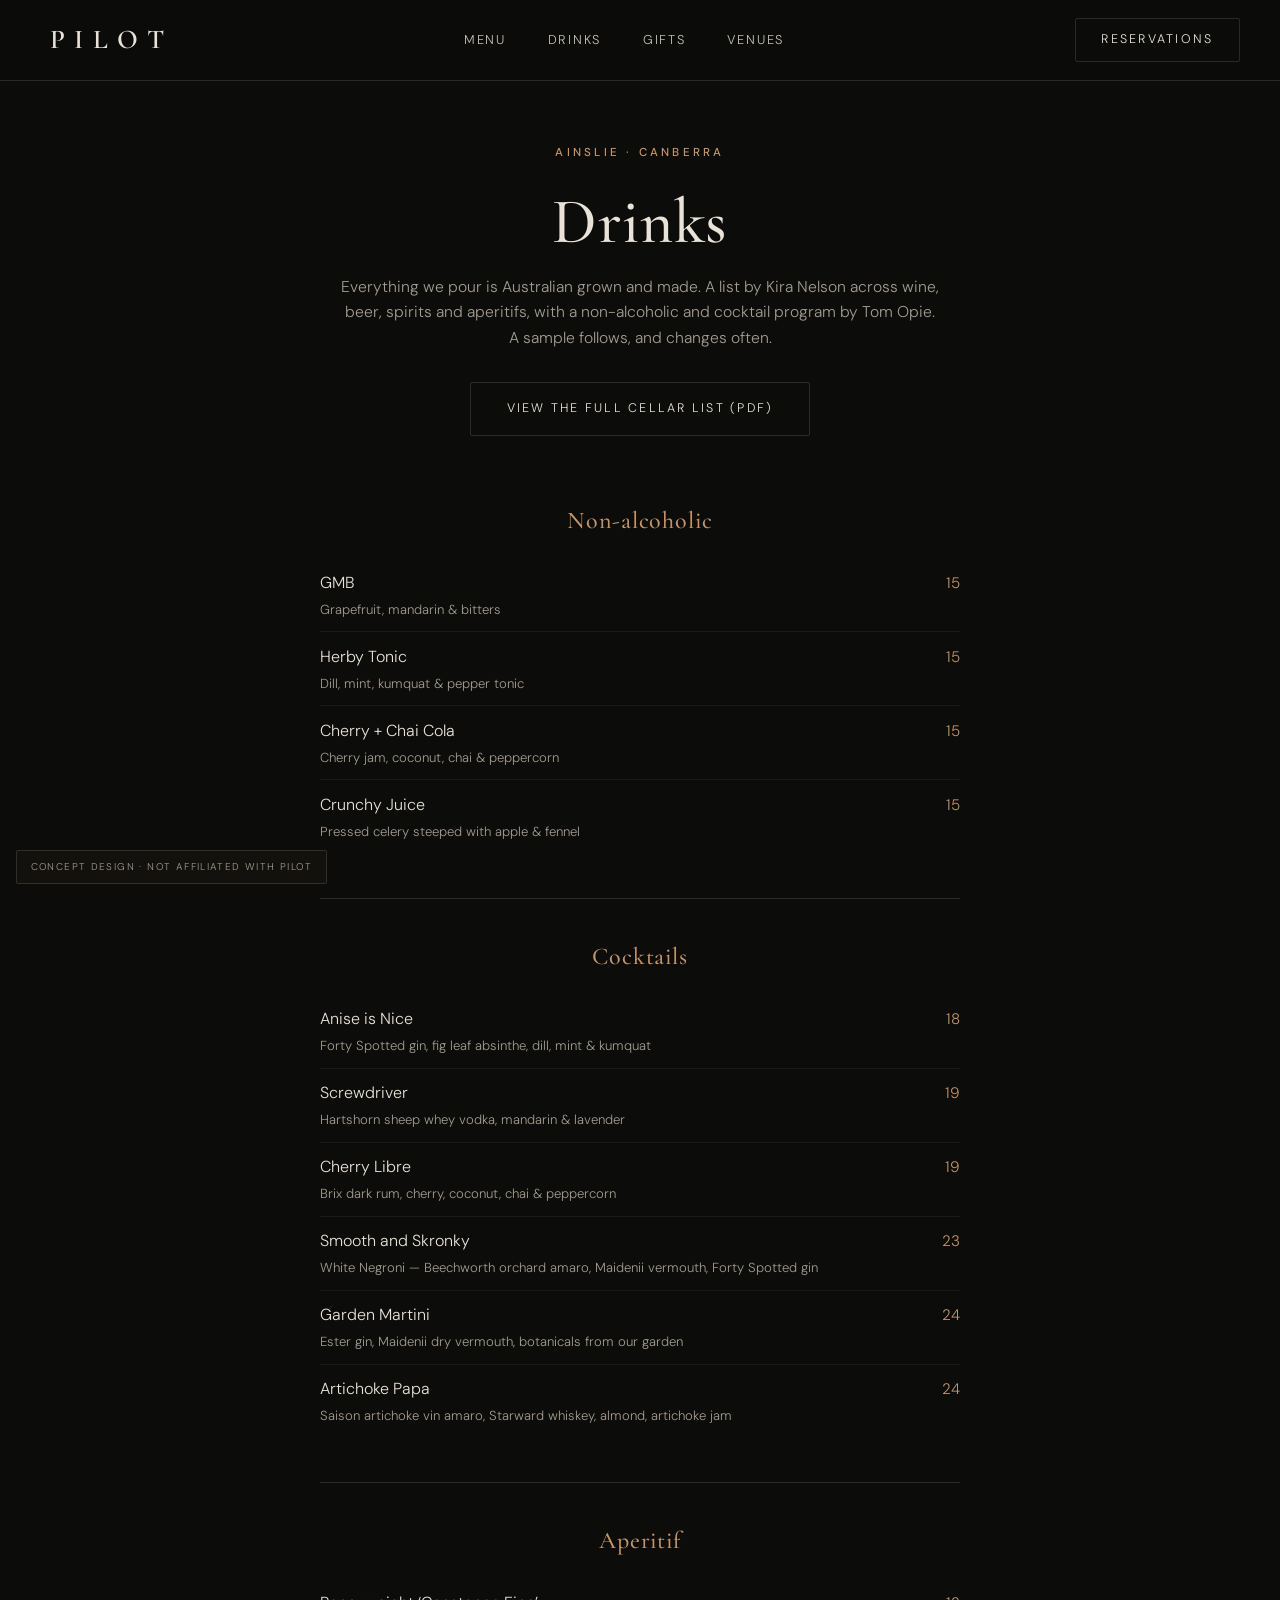
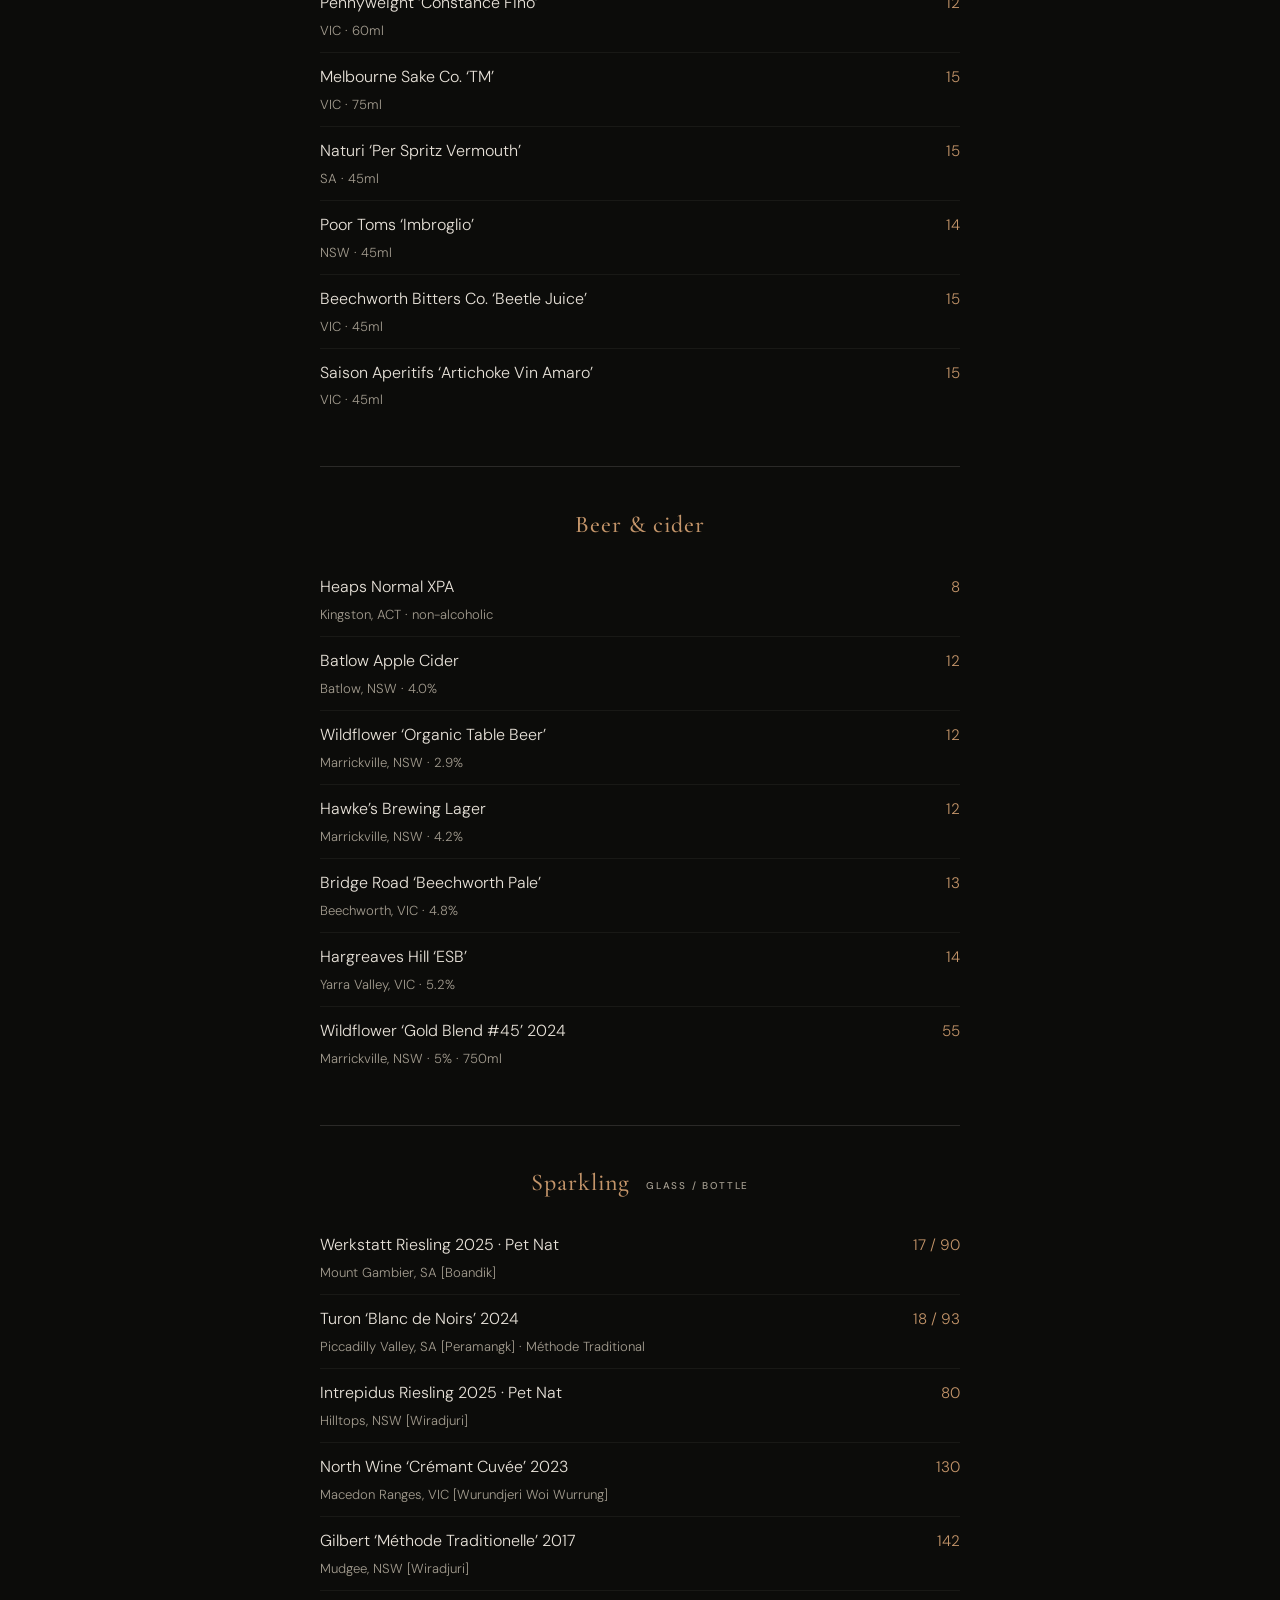
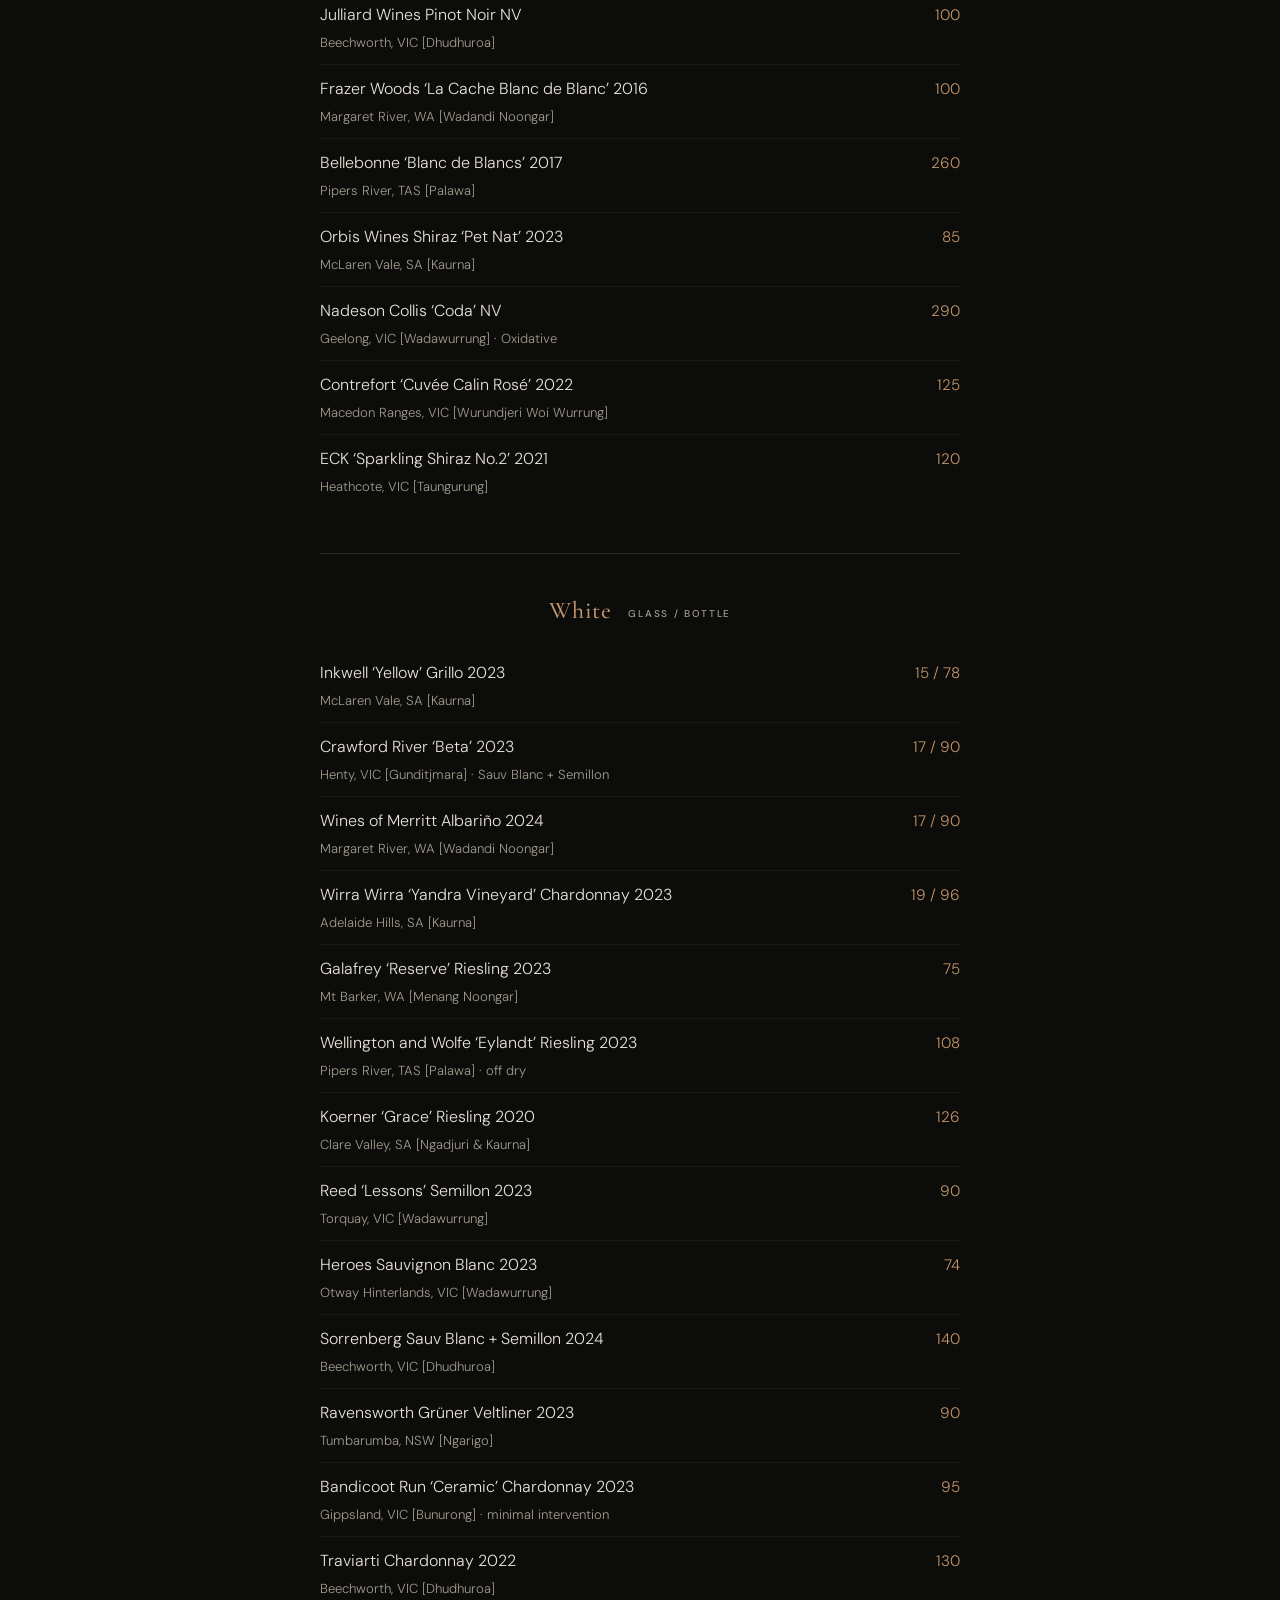
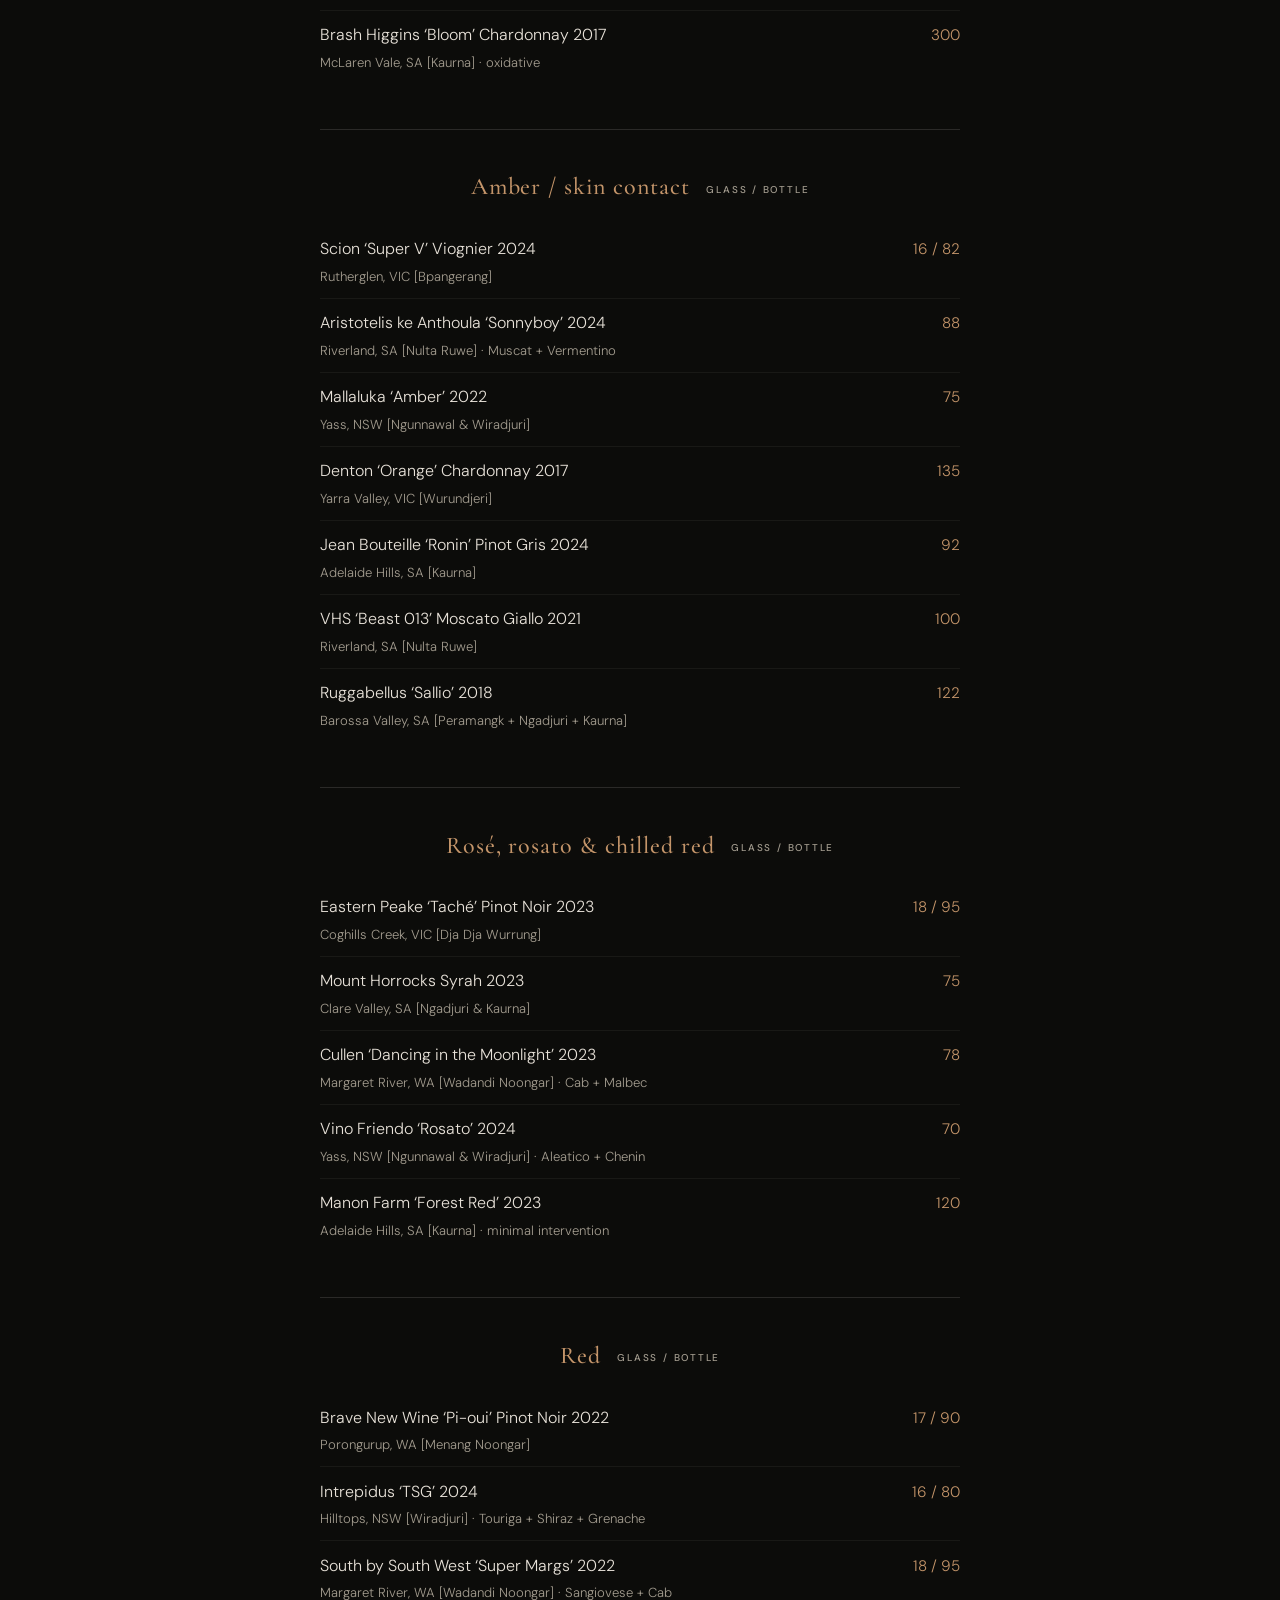
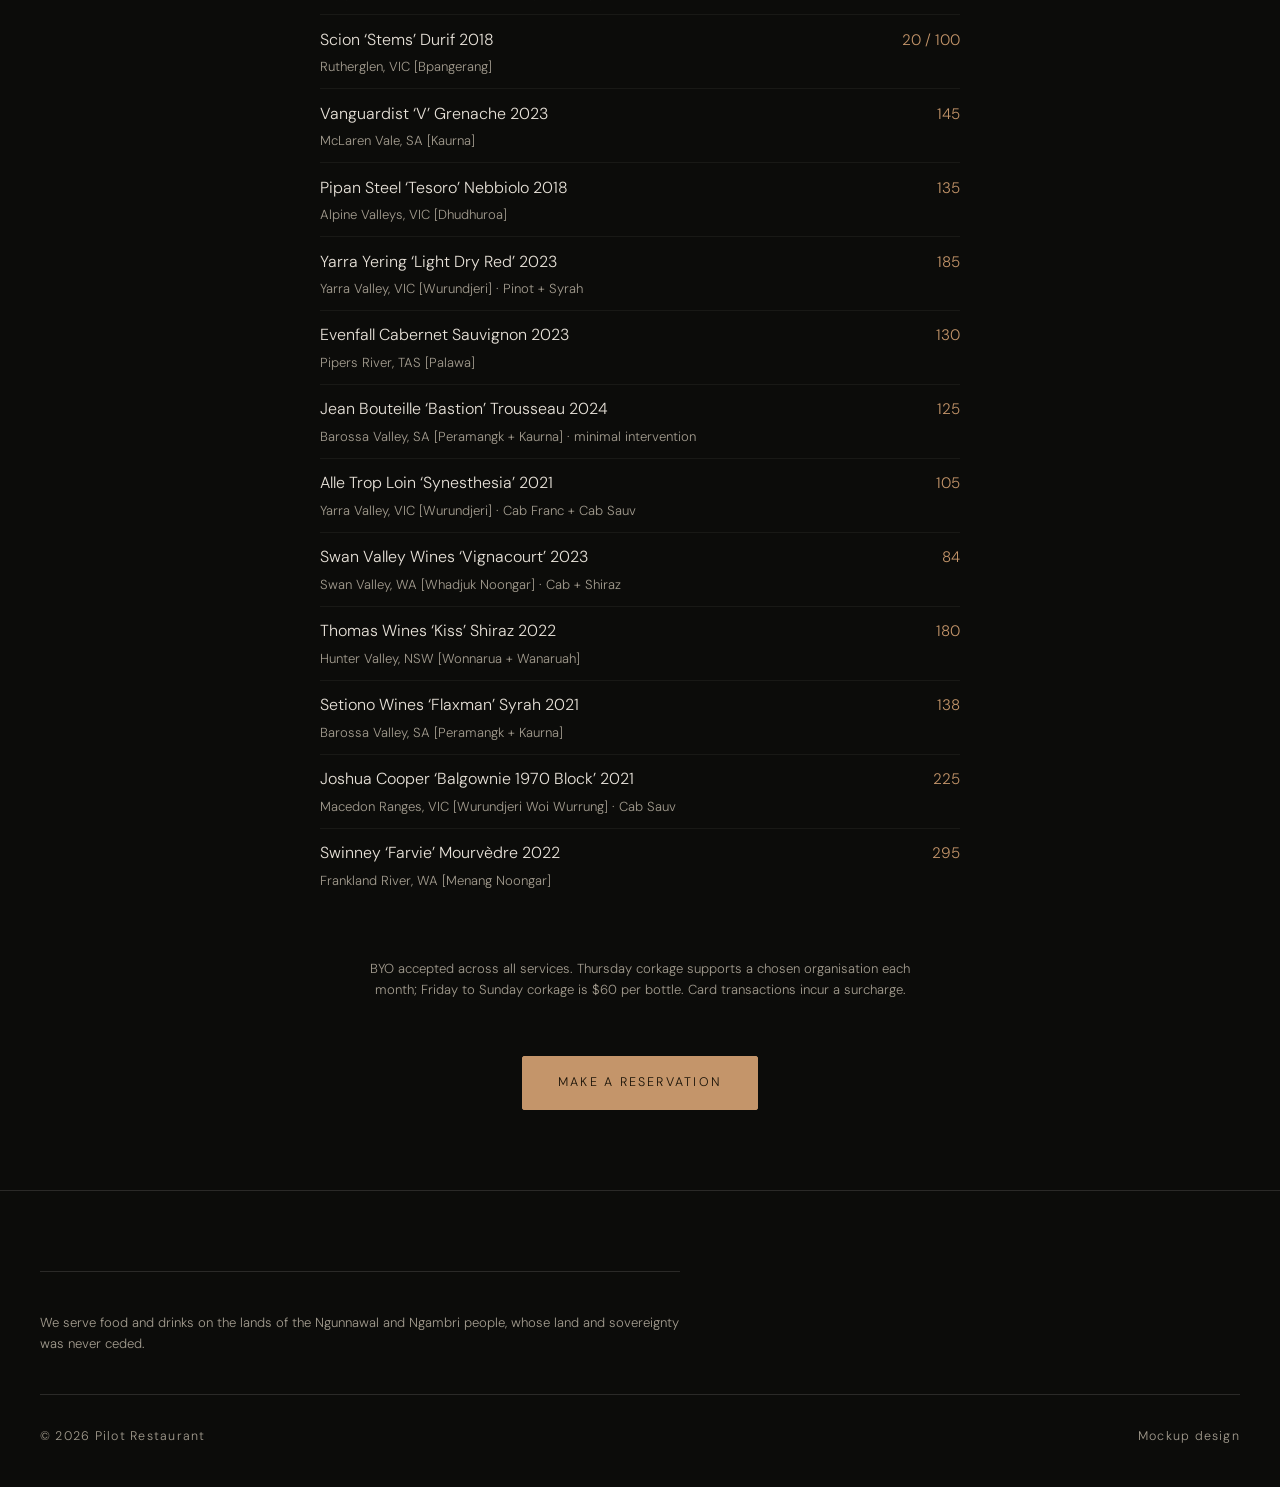
==== commit 6c038e4b: "Polish: OG tags, favicon, 404, concept badge, image grade, lazy-load, venue heading Co-Authored-By: " ====
--- a/drinks.html
+++ b/drinks.html
@@ -8,6 +8,13 @@
   <link rel="preconnect" href="https://fonts.googleapis.com" />
   <link rel="preconnect" href="https://fonts.gstatic.com" crossorigin />
   <link href="https://fonts.googleapis.com/css2?family=Cormorant+Garamond:ital,wght@0,400;0,500;0,600;1,400;1,500&family=DM+Sans:wght@300;400;500&display=swap" rel="stylesheet" />
+  <link rel="icon" href="favicon.svg" type="image/svg+xml" />
+  <meta property="og:type" content="website" />
+  <meta property="og:title" content="Drinks — Pilot" />
+  <meta property="og:description" content="An all-Australian drinks list. Wine, cocktails, beer and non-alcoholic, Ainslie Canberra." />
+  <meta property="og:image" content="https://images.unsplash.com/photo-1517248135467-4c7edcad34c4?auto=format&fit=crop&w=1200&h=630&q=80" />
+  <meta property="og:url" content="https://sb98s58978-del.github.io/pilot-redesign/drinks.html" />
+  <meta name="twitter:card" content="summary_large_image" />
   <link rel="stylesheet" href="css/style.css" />
 </head>
 <body class="reserve-page">
@@ -200,6 +207,7 @@
     </div>
   </footer>
 
+  <div class="concept-badge">Concept design · not affiliated with Pilot</div>
   <script src="js/nav.js"></script>
 </body>
 </html>
--- a/css/style.css
+++ b/css/style.css
@@ -26,6 +26,11 @@
 }
 
 img { display: block; width: 100%; height: 100%; object-fit: cover; }
+
+/* subtle editorial grade so placeholder stock coheres + reads moodier */
+.about__grid img, .venue__img img, .gift__img img, .feature__media img, .menu__head img {
+  filter: saturate(0.9) contrast(1.04) brightness(0.94);
+}
 
 h1, h2, h3 { font-family: var(--serif); font-weight: 500; line-height: 1.05; letter-spacing: 0.01em; }
 em { font-style: italic; color: var(--amber); }
@@ -413,3 +418,21 @@
 
 @media (max-width: 900px) { .gifts__grid { grid-template-columns: 1fr 1fr; } }
 @media (max-width: 520px) { .gifts__grid { grid-template-columns: 1fr; } }
+
+/* ===== Concept badge ===== */
+.concept-badge {
+  position: fixed; left: 1rem; bottom: 1rem; z-index: 90;
+  background: rgba(20, 19, 15, 0.85); backdrop-filter: blur(6px);
+  border: 1px solid var(--line); color: var(--cream-dim);
+  font-size: 0.62rem; letter-spacing: 0.14em; text-transform: uppercase;
+  padding: 0.5rem 0.85rem; border-radius: 2px; pointer-events: none;
+}
+@media (max-width: 600px) { .concept-badge { font-size: 0.55rem; padding: 0.4rem 0.65rem; } }
+
+/* ===== 404 ===== */
+.notfound {
+  min-height: 100vh; display: flex; flex-direction: column;
+  align-items: center; justify-content: center; text-align: center; padding: 2.5rem;
+}
+.notfound h1 { font-size: clamp(2.4rem, 6vw, 4rem); margin-bottom: 1.2rem; }
+.notfound__sub { color: var(--cream-dim); margin-bottom: 2.4rem; }
